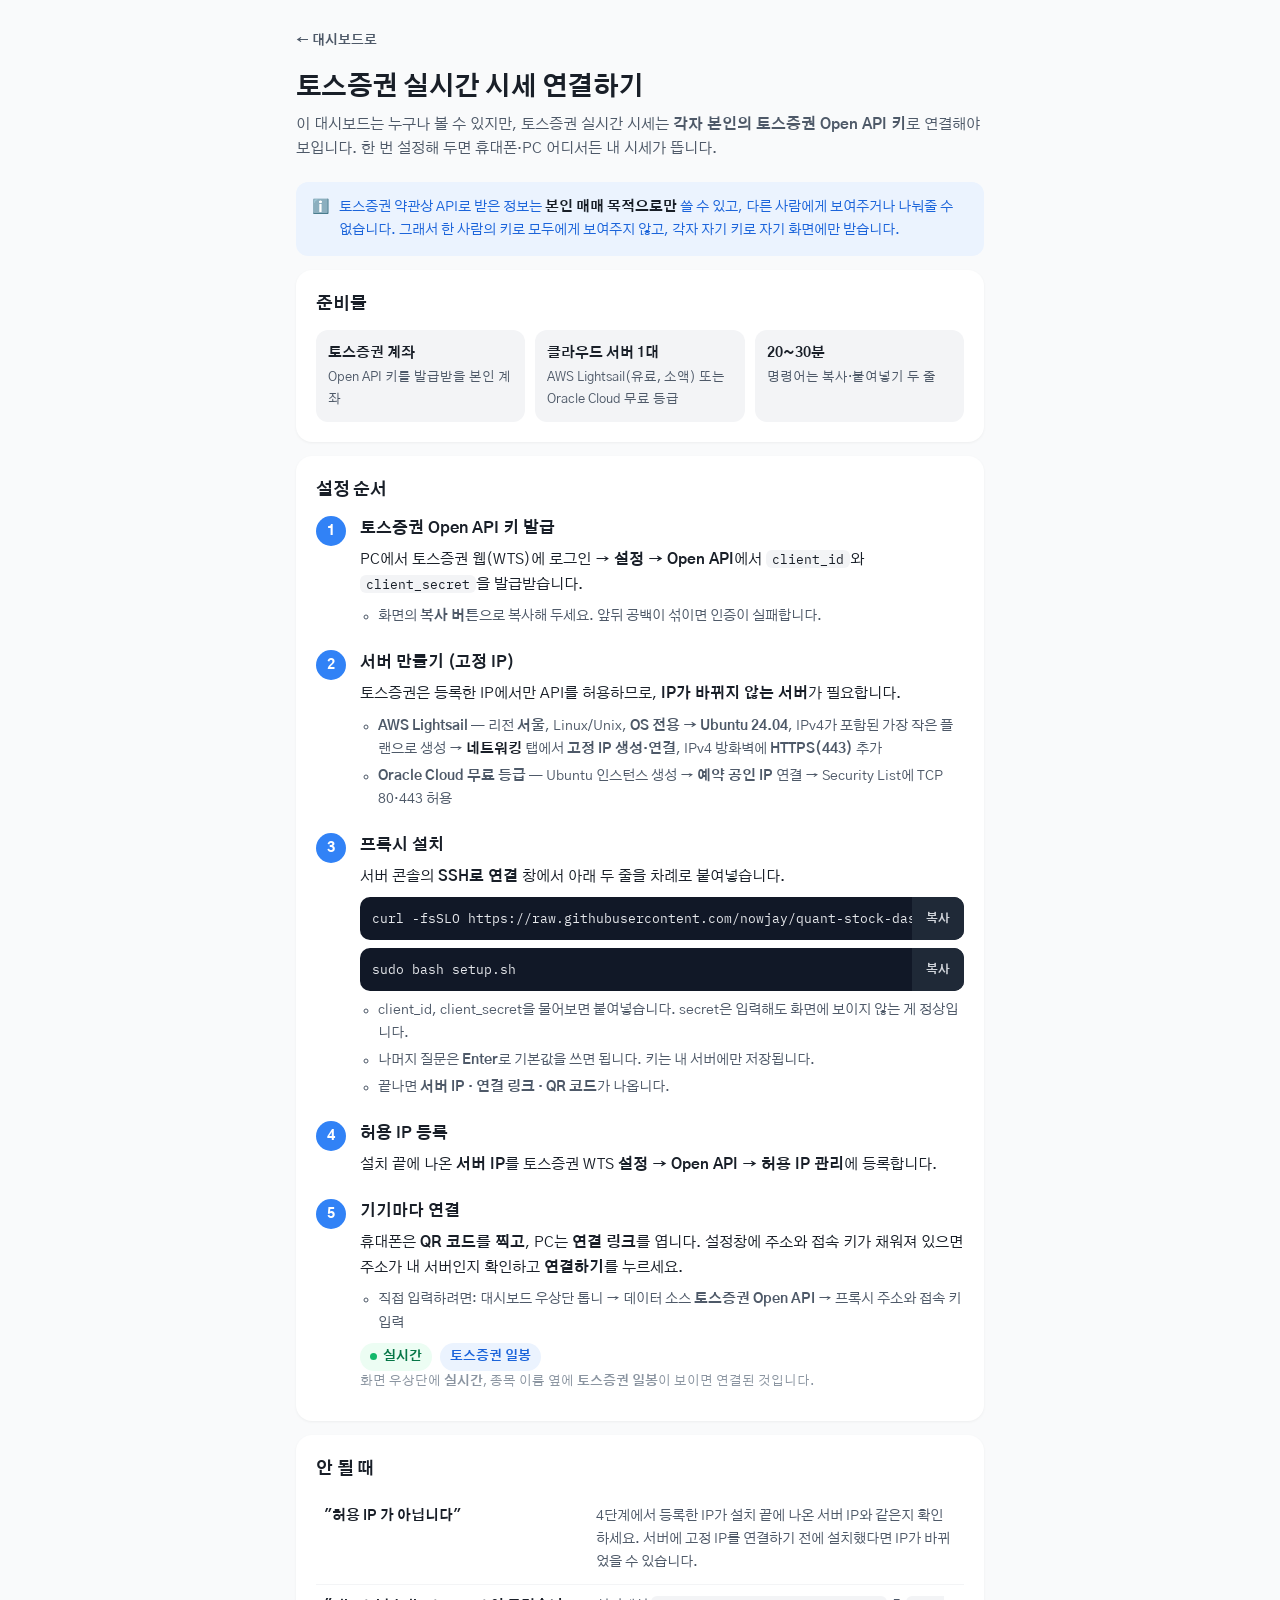
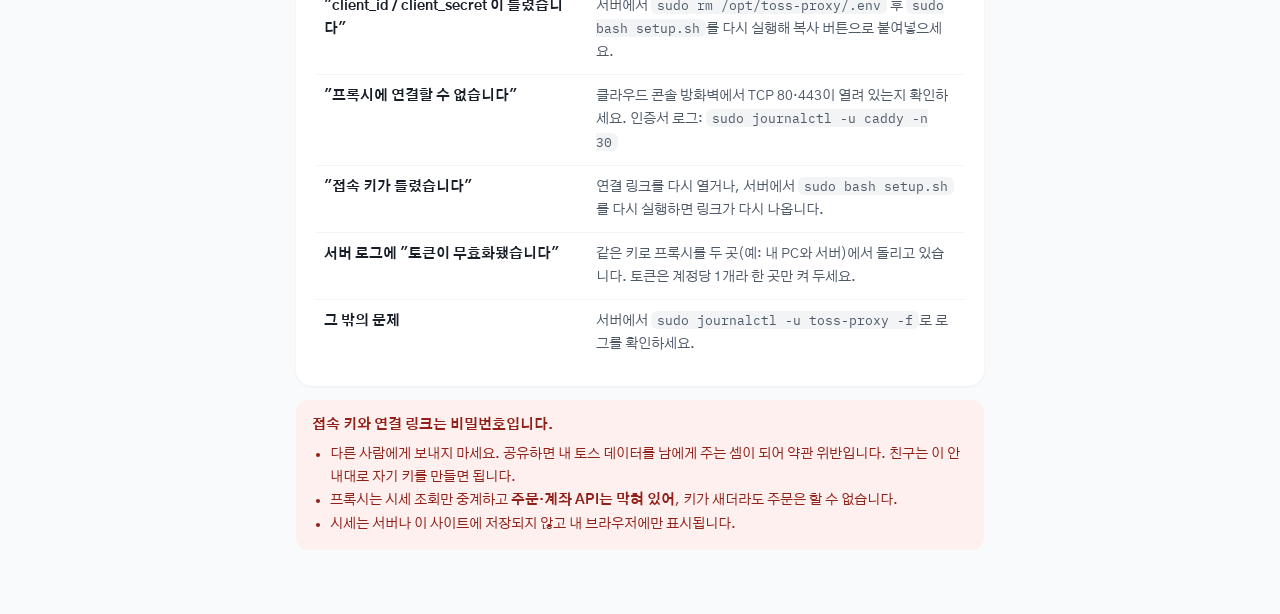
==== toss-guide.html @ 2f163896 "토스 실시간 시세 원격 접속 · 친구용 연결 안내 토스 약관상 한 사람의 API 데이터를 여럿에게 보여줄 수 없어, 사이트는 함께 쓰고 실시간 시세는 각자 자기 토스증권 키 + 자" ====
<!doctype html>
<html lang="ko">
<head>
<meta charset="utf-8">
<meta name="viewport" content="width=device-width, initial-scale=1">
<title>토스증권 실시간 시세 연결 안내 · QUANT</title>
<meta name="description" content="각자 본인의 토스증권 Open API 키로 QUANT 대시보드에 실시간 시세를 연결하는 방법">
<link rel="preconnect" href="https://fonts.googleapis.com">
<link rel="preconnect" href="https://fonts.gstatic.com" crossorigin>
<link rel="stylesheet" href="https://fonts.googleapis.com/css2?family=Gothic+A1:wght@400;500;700;800&family=IBM+Plex+Mono:wght@400;500&display=swap">
<style>
  :root{
    --ground:#F9FAFB; --card:#FFFFFF; --hair:#F3F4F6; --line:#E5E7EB;
    --ink:#191F28; --ink-2:#4E5968; --muted:#8B95A1;
    --blue:#3182F6; --blue-ink:#1B64DA; --blue-weak:#EBF3FE;
    --amber-weak:#FEF6E7; --amber-ink:#B54708; --up:#F04438; --up-weak:#FEF0EF;
    --r:16px;
    --sans:'Gothic A1',-apple-system,BlinkMacSystemFont,'Apple SD Gothic Neo','Malgun Gothic',sans-serif;
    --mono:'IBM Plex Mono',ui-monospace,SFMono-Regular,Menlo,monospace;
  }
  *{box-sizing:border-box}
  html,body{margin:0}
  body{background:var(--ground);color:var(--ink);font-family:var(--sans);font-size:15px;line-height:1.65;-webkit-font-smoothing:antialiased}
  .wrap{max-width:720px;margin:0 auto;padding:28px 16px 64px}
  .back{display:inline-flex;align-items:center;gap:6px;color:var(--ink-2);text-decoration:none;font-size:13px;font-weight:700}
  .back:hover{color:var(--blue)}
  h1{font-size:26px;line-height:1.3;letter-spacing:-.02em;margin:18px 0 8px;text-wrap:balance}
  .lead{color:var(--ink-2);margin:0 0 20px}
  .card{background:var(--card);border-radius:var(--r);box-shadow:0 1px 3px rgba(0,0,0,.05);padding:20px;margin-bottom:14px}
  .why{display:flex;gap:10px;background:var(--blue-weak);color:var(--blue-ink);border-radius:12px;padding:14px 16px;font-size:14px;margin-bottom:14px}
  .why b{color:var(--ink)}
  .need{display:grid;grid-template-columns:repeat(3,1fr);gap:10px;margin:0;padding:0;list-style:none}
  .need li{background:var(--hair);border-radius:12px;padding:12px;font-size:13px;color:var(--ink-2)}
  .need b{display:block;color:var(--ink);font-size:14px;margin-bottom:2px}
  @media (max-width:560px){.need{grid-template-columns:1fr}}
  ol.steps{counter-reset:s;list-style:none;margin:0;padding:0}
  ol.steps>li{counter-increment:s;position:relative;padding-left:44px;margin-bottom:22px}
  ol.steps>li:last-child{margin-bottom:0}
  ol.steps>li::before{content:counter(s);position:absolute;left:0;top:0;width:30px;height:30px;border-radius:50%;
    background:var(--blue);color:#fff;font-weight:800;font-size:14px;display:grid;place-items:center}
  h2{font-size:17px;margin:0 0 12px;letter-spacing:-.01em}
  h3{font-size:15.5px;margin:3px 0 6px}
  p{margin:0 0 8px}
  ul.sub{margin:6px 0 0;padding-left:18px;color:var(--ink-2);font-size:14px}
  ul.sub li{margin-bottom:4px}
  .path{font-weight:700;color:var(--ink)}
  .cmd{display:flex;align-items:stretch;background:#111827;border-radius:10px;margin:8px 0;overflow:hidden}
  .cmd code{flex:1;min-width:0;color:#E5E7EB;font-family:var(--mono);font-size:12.5px;padding:11px 12px;overflow-x:auto;white-space:pre}
  .cmd button{flex:none;border:0;background:#1F2937;color:#D1D5DB;font:700 12px var(--sans);padding:0 14px;cursor:pointer}
  .cmd button:hover{background:#374151;color:#fff}
  code.in{font-family:var(--mono);font-size:12.5px;background:var(--hair);border-radius:6px;padding:1px 6px}
  .ok{display:flex;gap:8px;flex-wrap:wrap;margin-top:8px}
  .pill{display:inline-flex;align-items:center;gap:6px;border-radius:999px;padding:4px 10px;font-size:12.5px;font-weight:700}
  .pill.live{background:#ECFDF3;color:#067647}
  .pill.src{background:var(--blue-weak);color:var(--blue-ink)}
  .pill.live::before{content:'';width:7px;height:7px;border-radius:50%;background:#12B76A}
  table{width:100%;border-collapse:collapse;font-size:14px}
  th,td{text-align:left;vertical-align:top;padding:10px 8px;border-top:1px solid var(--hair)}
  th{width:42%;font-weight:700;color:var(--ink)}
  td{color:var(--ink-2)}
  tr:first-child th,tr:first-child td{border-top:0}
  @media (max-width:560px){th,td{display:block;width:auto;padding:4px 0}th{padding-top:12px}}
  .warn{background:var(--up-weak);color:#912018;border-radius:12px;padding:14px 16px;font-size:14px}
  .warn ul{margin:6px 0 0;padding-left:18px}
  .note{color:var(--muted);font-size:13px}
  a{color:var(--blue-ink)}
</style>
</head>
<body>
<main class="wrap">
  <a class="back" href="./">← 대시보드로</a>
  <h1>토스증권 실시간 시세 연결하기</h1>
  <p class="lead">이 대시보드는 누구나 볼 수 있지만, 토스증권 실시간 시세는 <b>각자 본인의 토스증권 Open API 키</b>로 연결해야 보입니다.
    한 번 설정해 두면 휴대폰·PC 어디서든 내 시세가 뜹니다.</p>

  <div class="why">
    <span>ℹ️</span>
    <span>토스증권 약관상 API로 받은 정보는 <b>본인 매매 목적으로만</b> 쓸 수 있고, 다른 사람에게 보여주거나 나눠줄 수 없습니다.
      그래서 한 사람의 키로 모두에게 보여주지 않고, 각자 자기 키로 자기 화면에만 받습니다.</span>
  </div>

  <section class="card">
    <h2>준비물</h2>
    <ul class="need">
      <li><b>토스증권 계좌</b>Open API 키를 발급받을 본인 계좌</li>
      <li><b>클라우드 서버 1대</b>AWS Lightsail(유료, 소액) 또는 Oracle Cloud 무료 등급</li>
      <li><b>20~30분</b>명령어는 복사·붙여넣기 두 줄</li>
    </ul>
  </section>

  <section class="card">
    <h2>설정 순서</h2>
    <ol class="steps">
      <li>
        <h3>토스증권 Open API 키 발급</h3>
        <p>PC에서 토스증권 웹(WTS)에 로그인 → <span class="path">설정 → Open API</span>에서
          <code class="in">client_id</code>와 <code class="in">client_secret</code>을 발급받습니다.</p>
        <ul class="sub"><li>화면의 <b>복사 버튼</b>으로 복사해 두세요. 앞뒤 공백이 섞이면 인증이 실패합니다.</li></ul>
      </li>
      <li>
        <h3>서버 만들기 (고정 IP)</h3>
        <p>토스증권은 등록한 IP에서만 API를 허용하므로, <b>IP가 바뀌지 않는 서버</b>가 필요합니다.</p>
        <ul class="sub">
          <li><b>AWS Lightsail</b> — 리전 <b>서울</b>, Linux/Unix, <b>OS 전용 → Ubuntu 24.04</b>, IPv4가 포함된 가장 작은 플랜으로 생성
            → <span class="path">네트워킹</span> 탭에서 <b>고정 IP 생성·연결</b>, IPv4 방화벽에 <b>HTTPS(443)</b> 추가</li>
          <li><b>Oracle Cloud 무료 등급</b> — Ubuntu 인스턴스 생성 → <b>예약 공인 IP</b> 연결 → Security List에 TCP 80·443 허용</li>
        </ul>
      </li>
      <li>
        <h3>프록시 설치</h3>
        <p>서버 콘솔의 <span class="path">SSH로 연결</span> 창에서 아래 두 줄을 차례로 붙여넣습니다.</p>
        <div class="cmd"><code>curl -fsSLO https://raw.githubusercontent.com/nowjay/quant-stock-dashboard/main/tools/server/setup.sh</code><button type="button">복사</button></div>
        <div class="cmd"><code>sudo bash setup.sh</code><button type="button">복사</button></div>
        <ul class="sub">
          <li>client_id, client_secret을 물어보면 붙여넣습니다. secret은 입력해도 화면에 보이지 않는 게 정상입니다.</li>
          <li>나머지 질문은 <b>Enter</b>로 기본값을 쓰면 됩니다. 키는 내 서버에만 저장됩니다.</li>
          <li>끝나면 <b>서버 IP · 연결 링크 · QR 코드</b>가 나옵니다.</li>
        </ul>
      </li>
      <li>
        <h3>허용 IP 등록</h3>
        <p>설치 끝에 나온 <b>서버 IP</b>를 토스증권 WTS <span class="path">설정 → Open API → 허용 IP 관리</span>에 등록합니다.</p>
      </li>
      <li>
        <h3>기기마다 연결</h3>
        <p>휴대폰은 <b>QR 코드를 찍고</b>, PC는 <b>연결 링크</b>를 엽니다. 설정창에 주소와 접속 키가 채워져 있으면 주소가 내 서버인지 확인하고 <b>연결하기</b>를 누르세요.</p>
        <ul class="sub"><li>직접 입력하려면: 대시보드 우상단 톱니 → 데이터 소스 <b>토스증권 Open API</b> → 프록시 주소와 접속 키 입력</li></ul>
        <div class="ok"><span class="pill live">실시간</span><span class="pill src">토스증권 일봉</span></div>
        <p class="note">화면 우상단에 <b>실시간</b>, 종목 이름 옆에 <b>토스증권 일봉</b>이 보이면 연결된 것입니다.</p>
      </li>
    </ol>
  </section>

  <section class="card">
    <h2>안 될 때</h2>
    <table>
      <tr><th>"허용 IP 가 아닙니다"</th><td>4단계에서 등록한 IP가 설치 끝에 나온 서버 IP와 같은지 확인하세요. 서버에 고정 IP를 연결하기 전에 설치했다면 IP가 바뀌었을 수 있습니다.</td></tr>
      <tr><th>"client_id / client_secret 이 틀렸습니다"</th><td>서버에서 <code class="in">sudo rm /opt/toss-proxy/.env</code> 후 <code class="in">sudo bash setup.sh</code>를 다시 실행해 복사 버튼으로 붙여넣으세요.</td></tr>
      <tr><th>"프록시에 연결할 수 없습니다"</th><td>클라우드 콘솔 방화벽에서 TCP 80·443이 열려 있는지 확인하세요. 인증서 로그: <code class="in">sudo journalctl -u caddy -n 30</code></td></tr>
      <tr><th>"접속 키가 틀렸습니다"</th><td>연결 링크를 다시 열거나, 서버에서 <code class="in">sudo bash setup.sh</code>를 다시 실행하면 링크가 다시 나옵니다.</td></tr>
      <tr><th>서버 로그에 "토큰이 무효화됐습니다"</th><td>같은 키로 프록시를 두 곳(예: 내 PC와 서버)에서 돌리고 있습니다. 토큰은 계정당 1개라 한 곳만 켜 두세요.</td></tr>
      <tr><th>그 밖의 문제</th><td>서버에서 <code class="in">sudo journalctl -u toss-proxy -f</code>로 로그를 확인하세요.</td></tr>
    </table>
  </section>

  <div class="warn">
    <b>접속 키와 연결 링크는 비밀번호입니다.</b>
    <ul>
      <li>다른 사람에게 보내지 마세요. 공유하면 내 토스 데이터를 남에게 주는 셈이 되어 약관 위반입니다. 친구는 이 안내대로 자기 키를 만들면 됩니다.</li>
      <li>프록시는 시세 조회만 중계하고 <b>주문·계좌 API는 막혀 있어</b>, 키가 새더라도 주문은 할 수 없습니다.</li>
      <li>시세는 서버나 이 사이트에 저장되지 않고 내 브라우저에만 표시됩니다.</li>
    </ul>
  </div>
</main>
<script>
  document.querySelectorAll('.cmd button').forEach(function (b) {
    b.addEventListener('click', function () {
      var text = b.previousElementSibling.textContent;
      var done = function () { b.textContent = '복사됨'; setTimeout(function () { b.textContent = '복사'; }, 1500); };
      try { navigator.clipboard.writeText(text).then(done, function () {}); } catch (e) {}
    });
  });
</script>
</body>
</html>
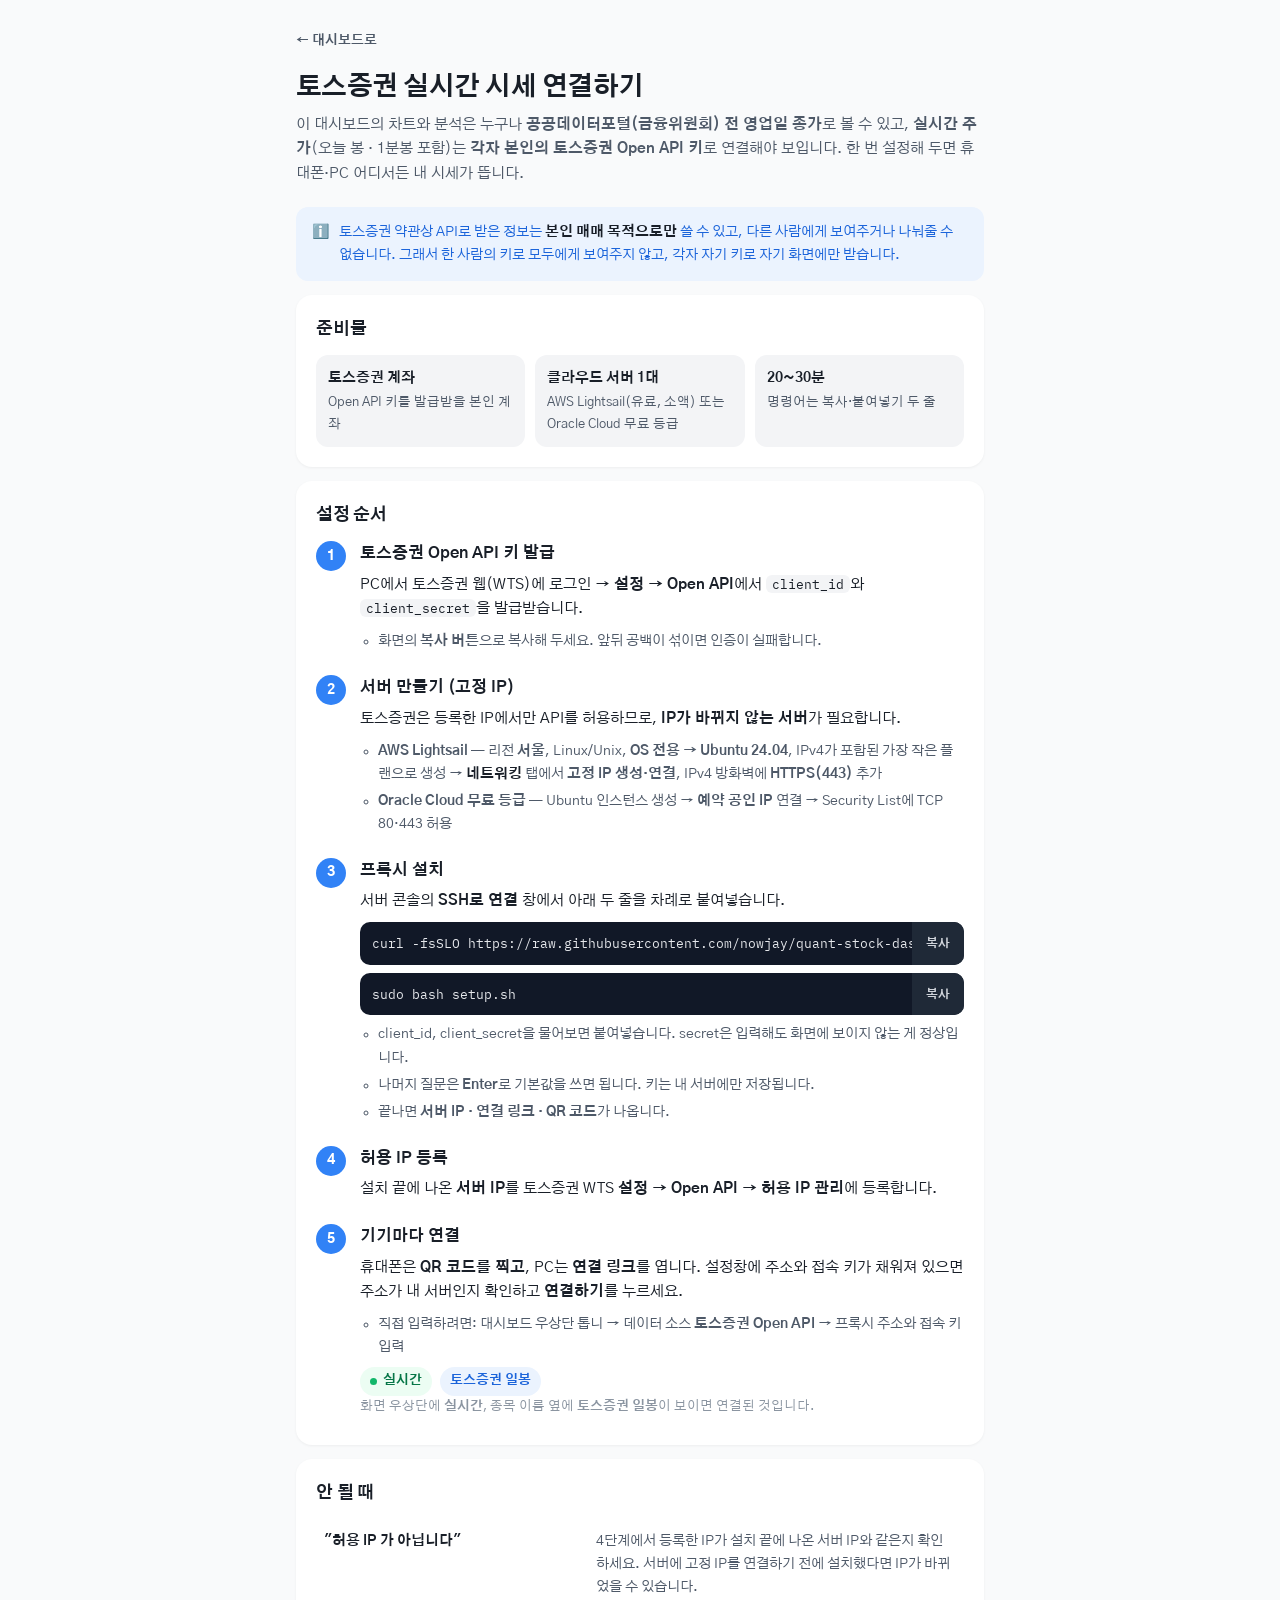
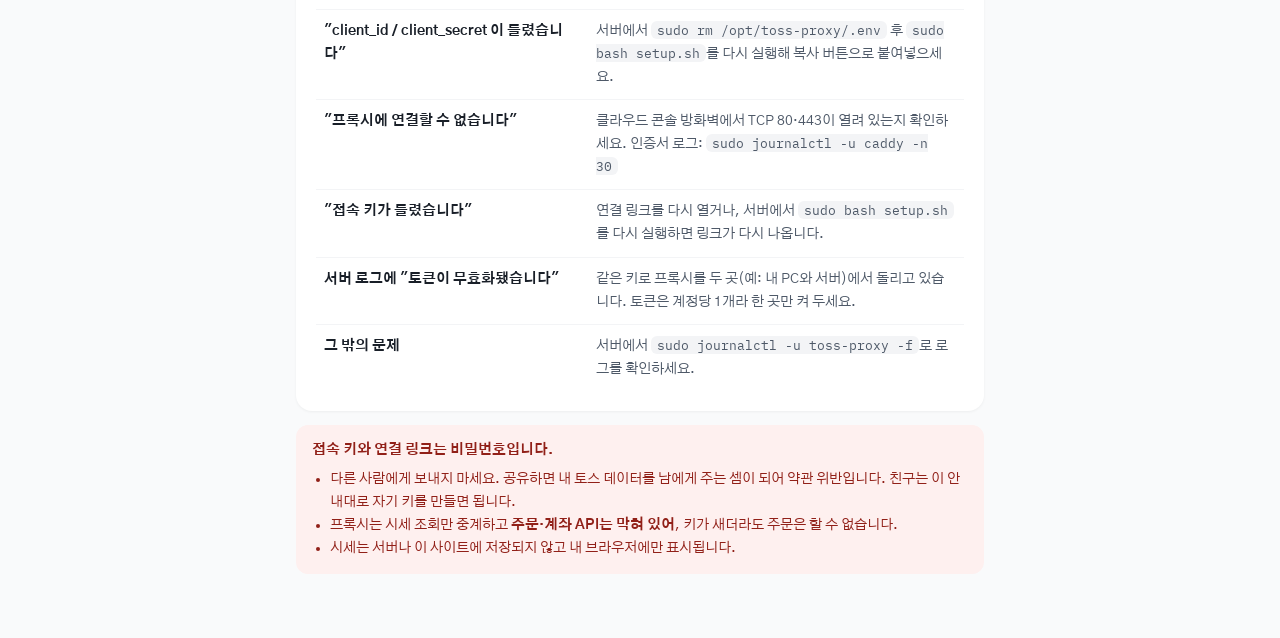
==== commit a211567c: "공공데이터(금융위원회) 차트 · 토스 실시간 · 스마트 홈 · 가치분석 · 스크리너 공유용 웹앱의 국내 차트와 분석을 공공데이터포털 '금융위원회_주식시세정보'로 바꾸고, 토스증권을" ====
--- a/toss-guide.html
+++ b/toss-guide.html
@@ -70,7 +70,8 @@
 <main class="wrap">
   <a class="back" href="./">← 대시보드로</a>
   <h1>토스증권 실시간 시세 연결하기</h1>
-  <p class="lead">이 대시보드는 누구나 볼 수 있지만, 토스증권 실시간 시세는 <b>각자 본인의 토스증권 Open API 키</b>로 연결해야 보입니다.
+  <p class="lead">이 대시보드의 차트와 분석은 누구나 <b>공공데이터포털(금융위원회) 전 영업일 종가</b>로 볼 수 있고,
+    <b>실시간 주가</b>(오늘 봉 · 1분봉 포함)는 <b>각자 본인의 토스증권 Open API 키</b>로 연결해야 보입니다.
     한 번 설정해 두면 휴대폰·PC 어디서든 내 시세가 뜹니다.</p>
 
   <div class="why">
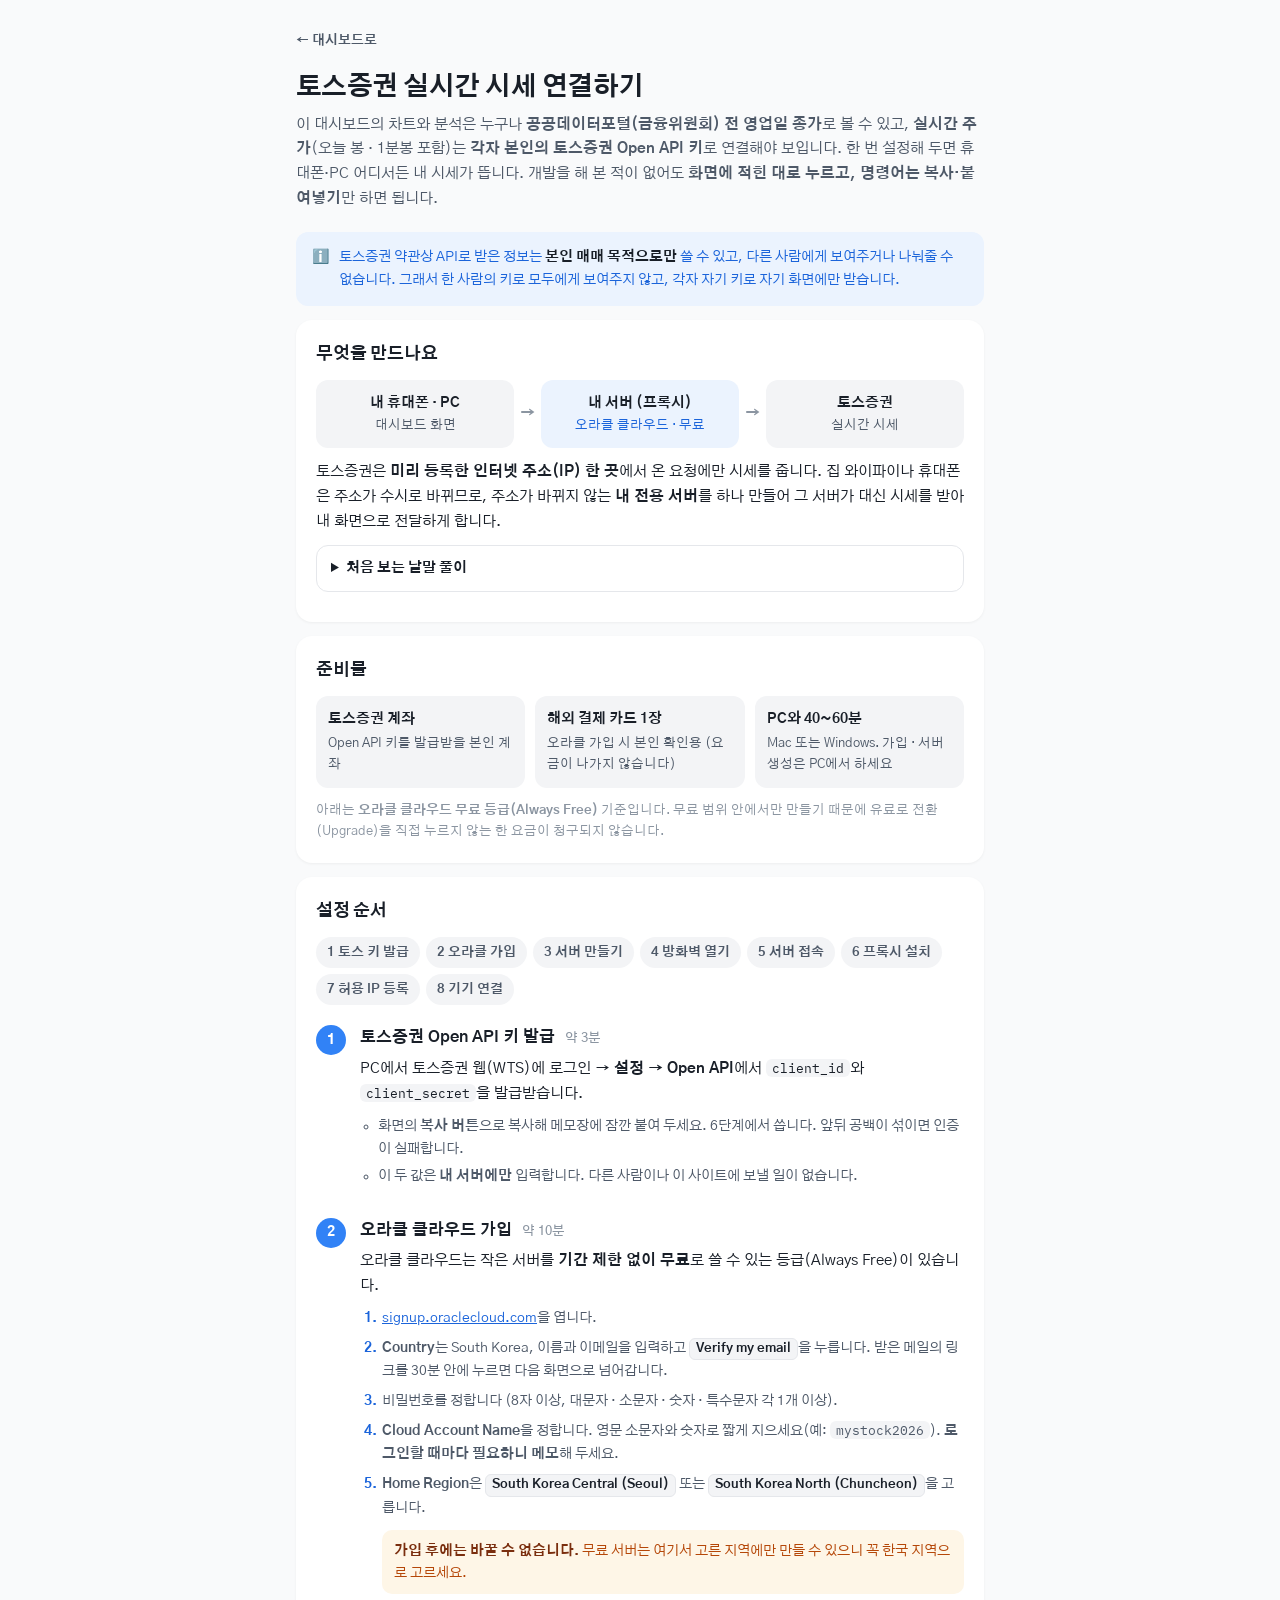
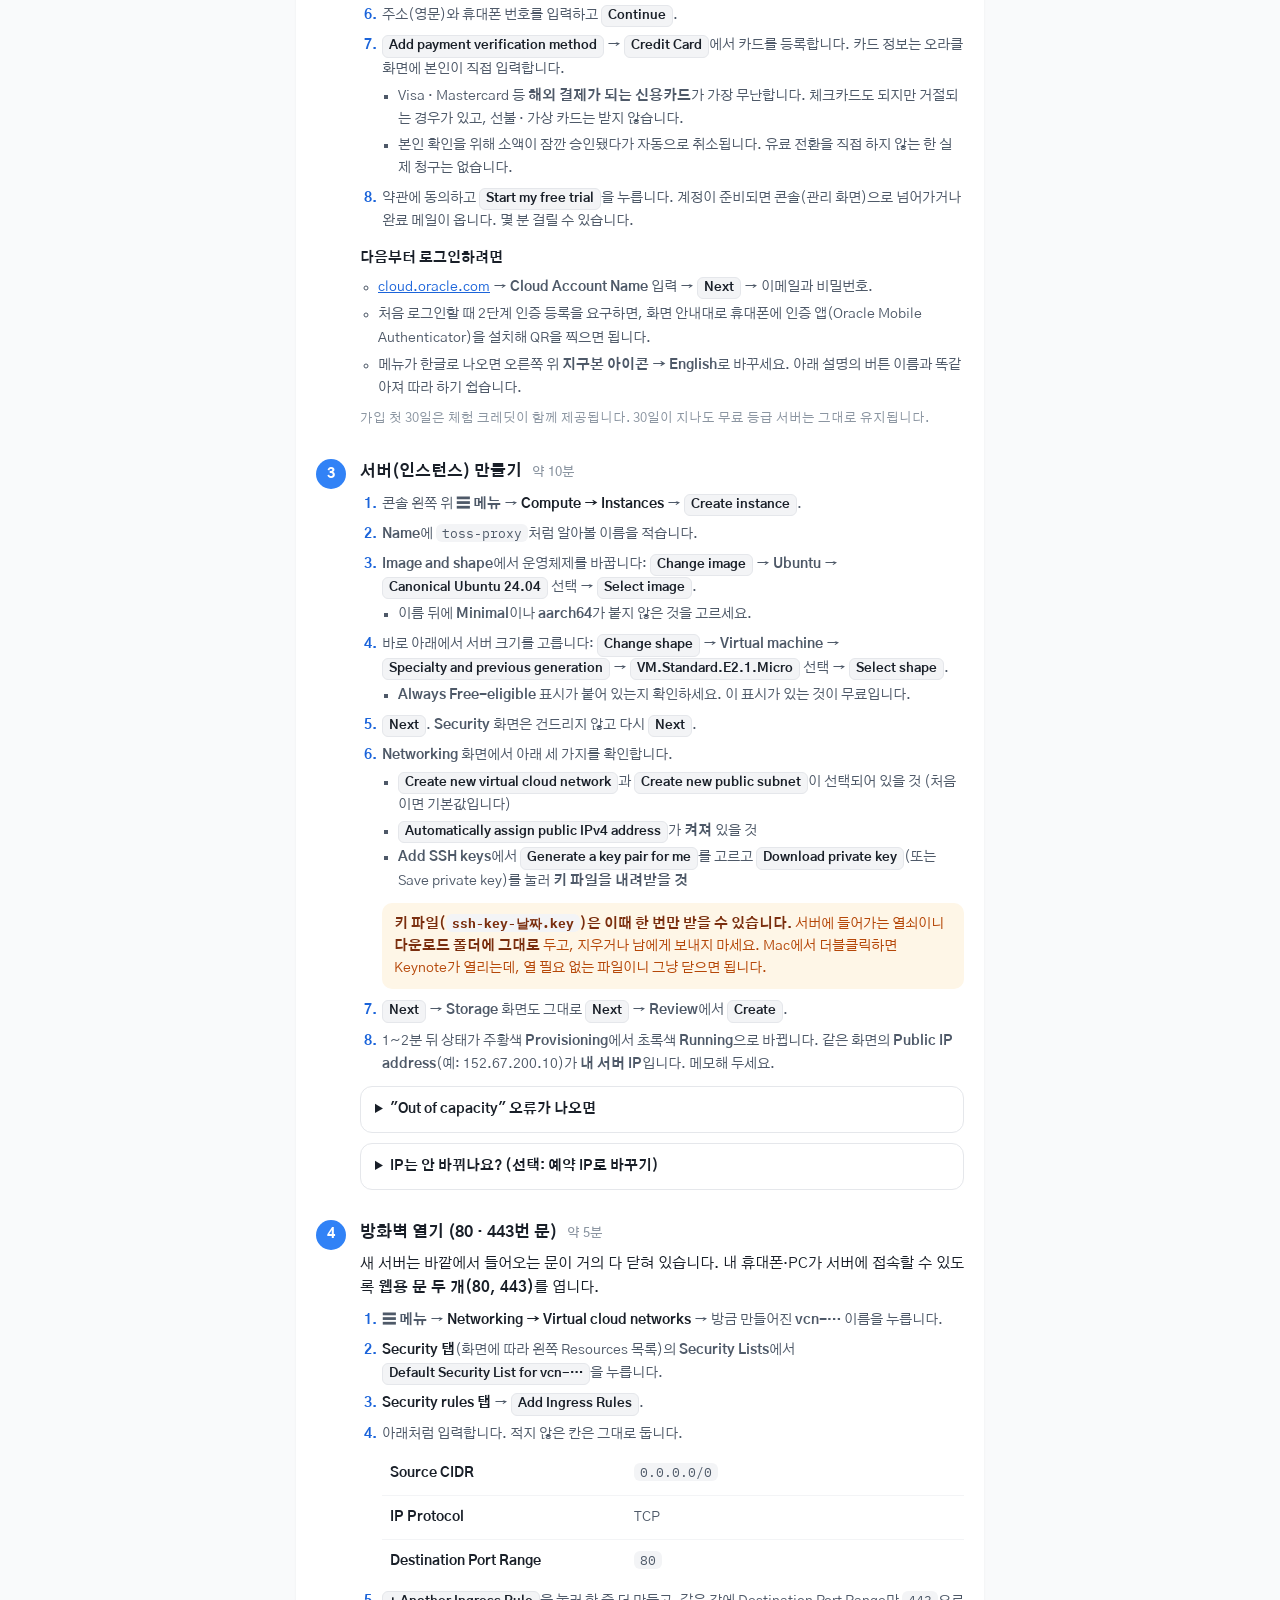
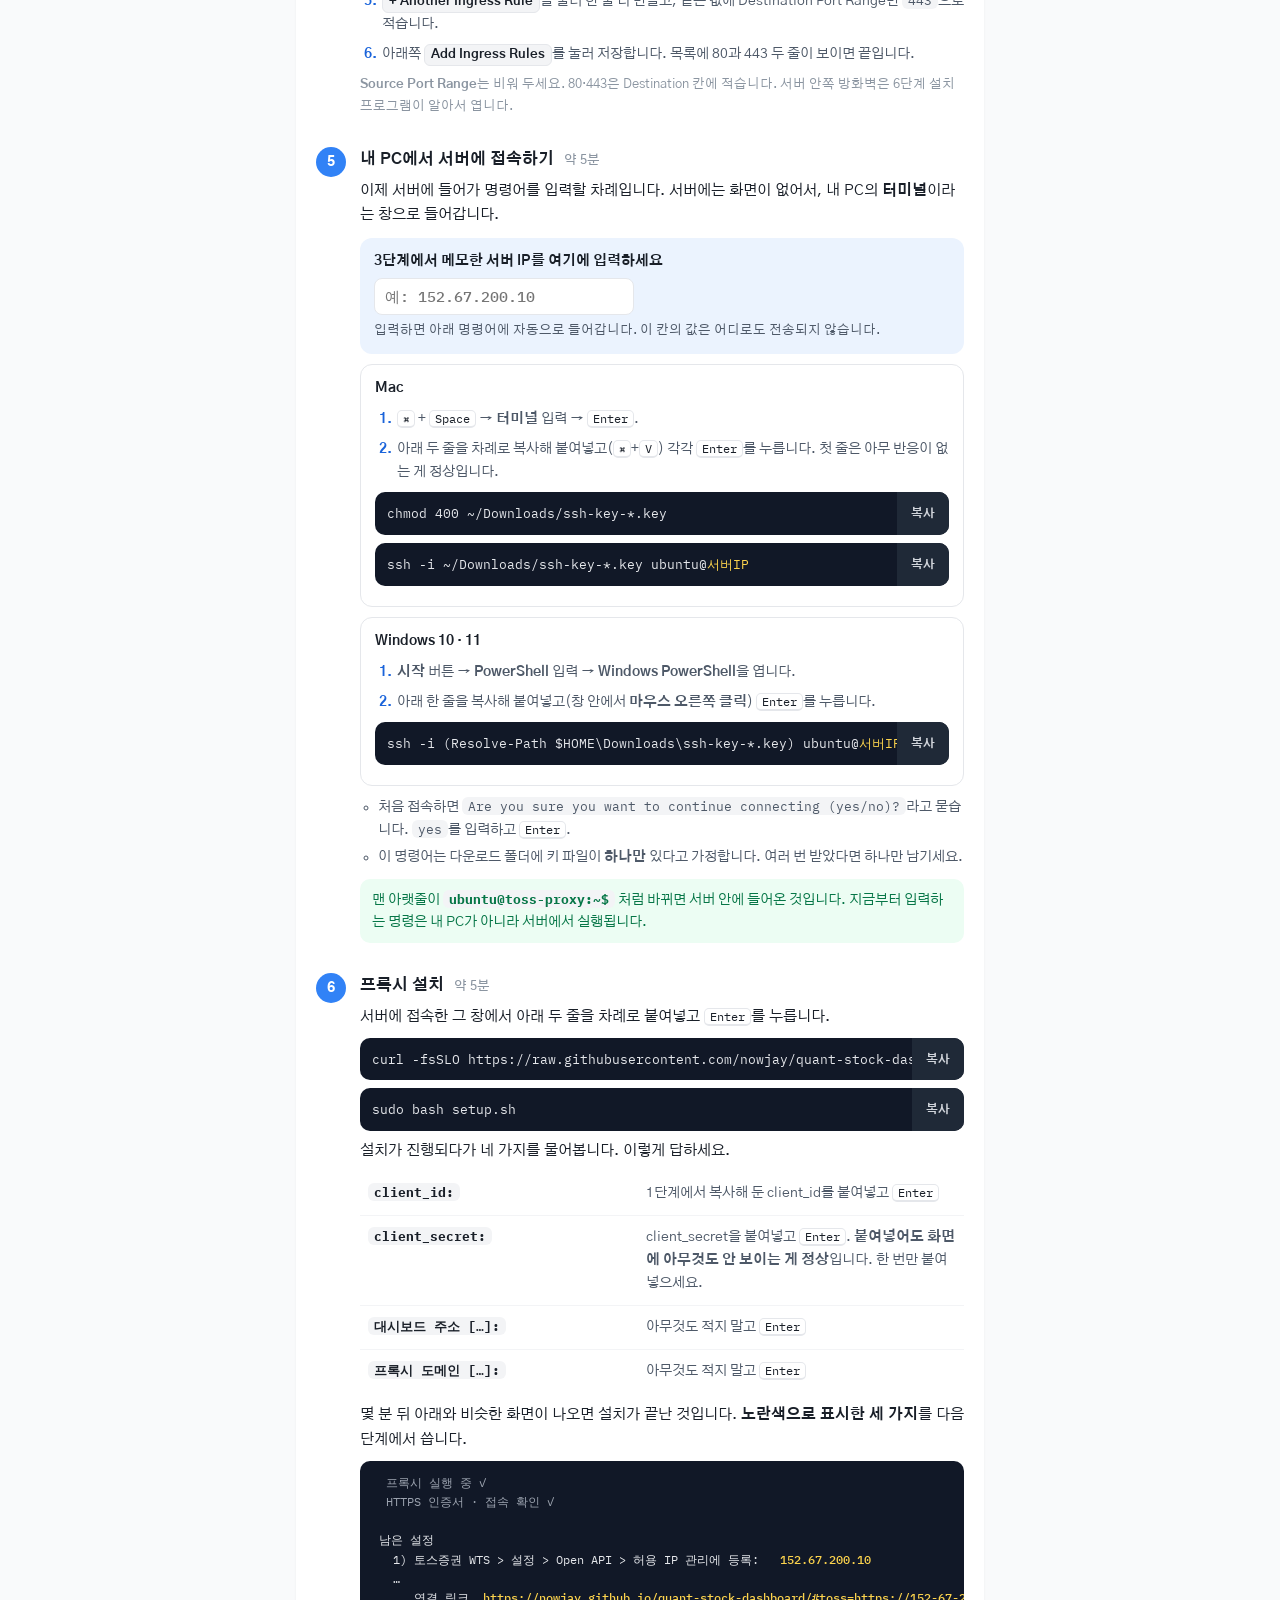
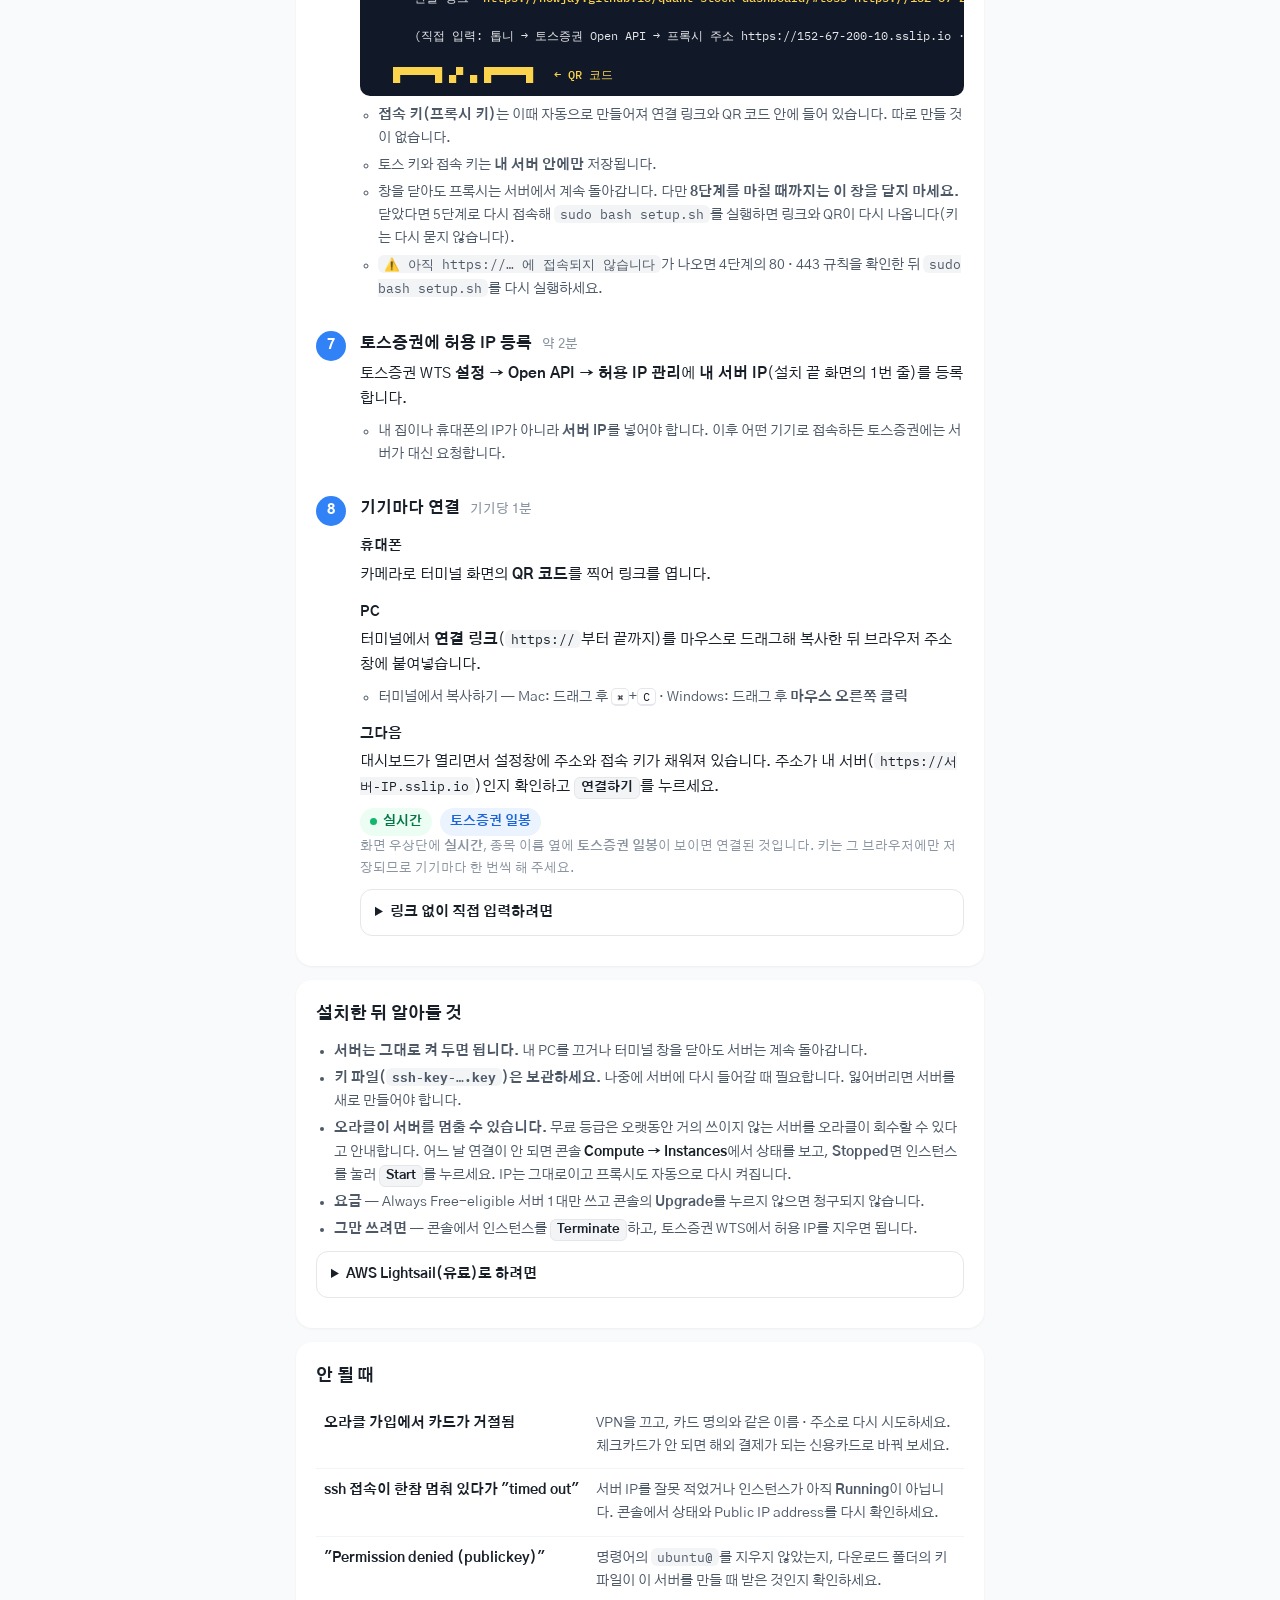
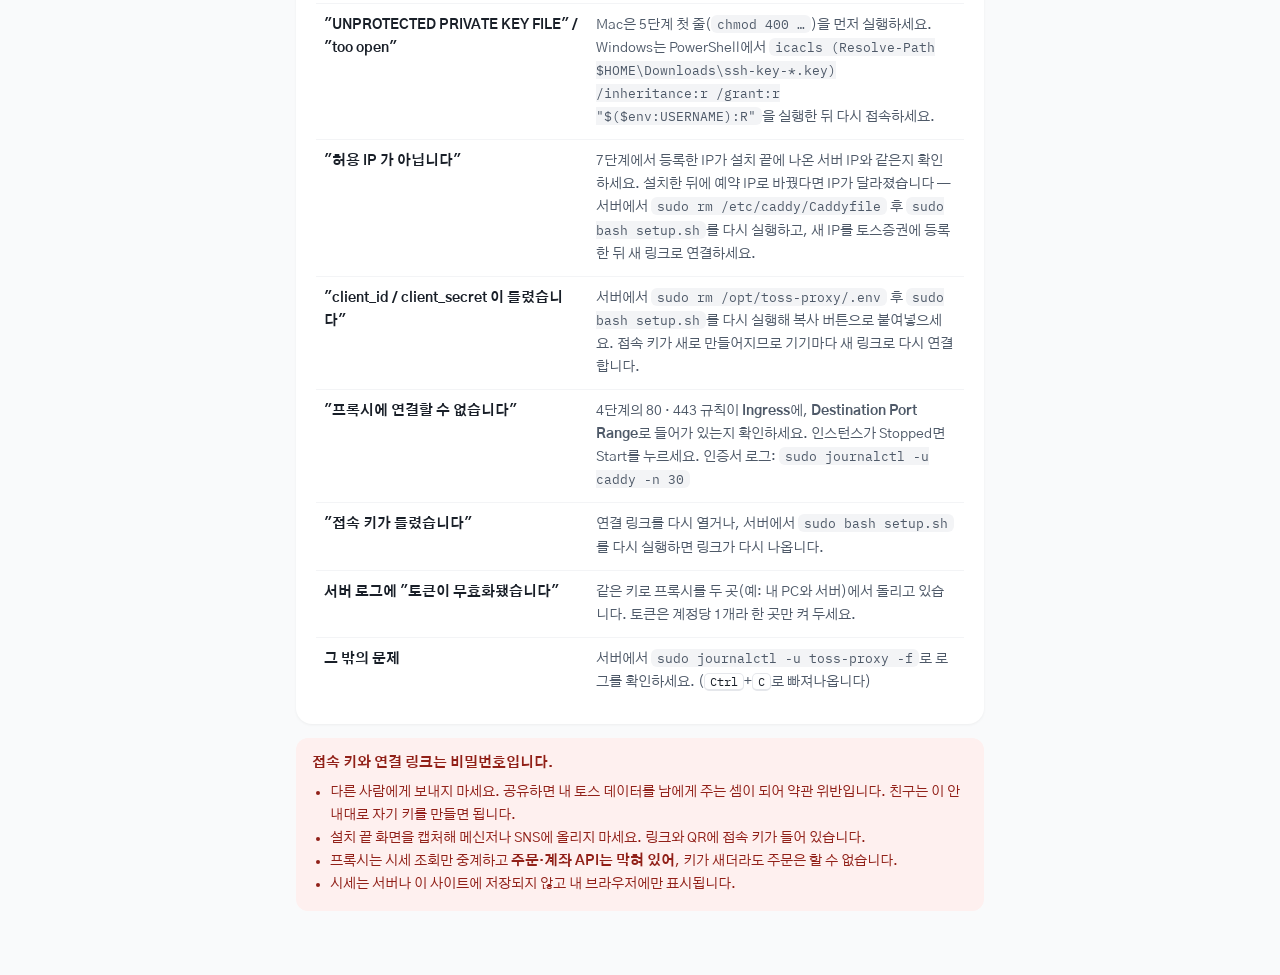
==== commit 36df1e8b: "토스 연결 안내 — 오라클 클라우드 무료 서버 기준으로 단계별 상세화 개발 경험이 없어도 따라 할 수 있도록 5단계를 8단계로 풀어 썼다.  - 오라클 가입 · 인스턴스 생성 · " ====
--- a/toss-guide.html
+++ b/toss-guide.html
@@ -4,7 +4,7 @@
 <meta charset="utf-8">
 <meta name="viewport" content="width=device-width, initial-scale=1">
 <title>토스증권 실시간 시세 연결 안내 · QUANT</title>
-<meta name="description" content="각자 본인의 토스증권 Open API 키로 QUANT 대시보드에 실시간 시세를 연결하는 방법">
+<meta name="description" content="각자 본인의 토스증권 Open API 키로 QUANT 대시보드에 실시간 시세를 연결하는 방법 — 오라클 클라우드 무료 서버 만들기부터 접속 키 연결까지">
 <link rel="preconnect" href="https://fonts.googleapis.com">
 <link rel="preconnect" href="https://fonts.gstatic.com" crossorigin>
 <link rel="stylesheet" href="https://fonts.googleapis.com/css2?family=Gothic+A1:wght@400;500;700;800&family=IBM+Plex+Mono:wght@400;500&display=swap">
@@ -20,6 +20,7 @@
   }
   *{box-sizing:border-box}
   html,body{margin:0}
+  html{scroll-behavior:smooth}
   body{background:var(--ground);color:var(--ink);font-family:var(--sans);font-size:15px;line-height:1.65;-webkit-font-smoothing:antialiased}
   .wrap{max-width:720px;margin:0 auto;padding:28px 16px 64px}
   .back{display:inline-flex;align-items:center;gap:6px;color:var(--ink-2);text-decoration:none;font-size:13px;font-weight:700}
@@ -33,33 +34,83 @@
   .need li{background:var(--hair);border-radius:12px;padding:12px;font-size:13px;color:var(--ink-2)}
   .need b{display:block;color:var(--ink);font-size:14px;margin-bottom:2px}
   @media (max-width:560px){.need{grid-template-columns:1fr}}
+
+  /* 한눈에 보기 */
+  .flow{display:flex;align-items:stretch;gap:6px;margin:4px 0 12px}
+  .flow .node{flex:1;min-width:0;background:var(--hair);border-radius:12px;padding:12px 10px;text-align:center;font-size:13px;color:var(--ink-2)}
+  .flow .node b{display:block;color:var(--ink);font-size:14px}
+  .flow .node.mine{background:var(--blue-weak);color:var(--blue-ink)}
+  .flow .arrow{flex:none;align-self:center;color:var(--muted);font-weight:800}
+  @media (max-width:560px){.flow{flex-direction:column}.flow .arrow{transform:rotate(90deg)}}
+  dl.terms{margin:10px 0 0;font-size:14px}
+  dl.terms dt{font-weight:700;color:var(--ink);margin-top:10px}
+  dl.terms dd{margin:0;color:var(--ink-2)}
+
+  /* 목차 */
+  .toc{display:flex;flex-wrap:wrap;gap:6px;margin:0;padding:0;list-style:none;font-size:13px}
+  .toc a{display:inline-block;text-decoration:none;background:var(--hair);color:var(--ink-2);border-radius:999px;padding:5px 11px;font-weight:700}
+  .toc a:hover{background:var(--blue-weak);color:var(--blue-ink)}
+
   ol.steps{counter-reset:s;list-style:none;margin:0;padding:0}
-  ol.steps>li{counter-increment:s;position:relative;padding-left:44px;margin-bottom:22px}
+  ol.steps>li{counter-increment:s;position:relative;padding-left:44px;margin-bottom:30px;scroll-margin-top:16px}
   ol.steps>li:last-child{margin-bottom:0}
   ol.steps>li::before{content:counter(s);position:absolute;left:0;top:0;width:30px;height:30px;border-radius:50%;
     background:var(--blue);color:#fff;font-weight:800;font-size:14px;display:grid;place-items:center}
+  @media (max-width:560px){
+    ol.steps>li{padding-left:0}
+    ol.steps>li::before{position:static;margin-bottom:6px}
+  }
   h2{font-size:17px;margin:0 0 12px;letter-spacing:-.01em}
   h3{font-size:15.5px;margin:3px 0 6px}
+  h3 .time{font-weight:500;font-size:12.5px;color:var(--muted);margin-left:6px;white-space:nowrap}
+  h4{font-size:14px;margin:14px 0 4px;color:var(--ink)}
   p{margin:0 0 8px}
   ul.sub{margin:6px 0 0;padding-left:18px;color:var(--ink-2);font-size:14px}
   ul.sub li{margin-bottom:4px}
+  ol.do{margin:8px 0 0;padding-left:20px;color:var(--ink-2);font-size:14px}
+  ol.do>li{margin-bottom:7px;padding-left:2px}
+  ol.do>li::marker{font-weight:700;color:var(--blue-ink)}
+  ol.do ul{margin:4px 0 0;padding-left:16px}
+  ol.do ul li{margin-bottom:3px}
   .path{font-weight:700;color:var(--ink)}
+  .ui{display:inline-block;font-weight:700;font-size:13px;color:var(--ink);background:var(--hair);border:1px solid var(--line);border-radius:6px;padding:0 6px;line-height:1.55}
+  kbd{font-family:var(--mono);font-size:12px;background:#fff;border:1px solid var(--line);border-bottom-width:2px;border-radius:5px;padding:0 5px;color:var(--ink)}
   .cmd{display:flex;align-items:stretch;background:#111827;border-radius:10px;margin:8px 0;overflow:hidden}
   .cmd code{flex:1;min-width:0;color:#E5E7EB;font-family:var(--mono);font-size:12.5px;padding:11px 12px;overflow-x:auto;white-space:pre}
+  .cmd code .ph{color:#FCD34D}
   .cmd button{flex:none;border:0;background:#1F2937;color:#D1D5DB;font:700 12px var(--sans);padding:0 14px;cursor:pointer}
   .cmd button:hover{background:#374151;color:#fff}
-  code.in{font-family:var(--mono);font-size:12.5px;background:var(--hair);border-radius:6px;padding:1px 6px}
+  pre.term{background:#111827;color:#E5E7EB;font-family:var(--mono);font-size:12px;line-height:1.6;border-radius:10px;padding:12px;margin:8px 0;overflow-x:auto;white-space:pre}
+  pre.term mark{background:none;color:#FCD34D;font-weight:500}
+  pre.term .dim{color:#9CA3AF}
+  code.in{font-family:var(--mono);font-size:12.5px;background:var(--hair);border-radius:6px;padding:1px 6px;overflow-wrap:anywhere}
   .ok{display:flex;gap:8px;flex-wrap:wrap;margin-top:8px}
   .pill{display:inline-flex;align-items:center;gap:6px;border-radius:999px;padding:4px 10px;font-size:12.5px;font-weight:700}
   .pill.live{background:#ECFDF3;color:#067647}
   .pill.src{background:var(--blue-weak);color:var(--blue-ink)}
   .pill.live::before{content:'';width:7px;height:7px;border-radius:50%;background:#12B76A}
+  .tip{background:var(--amber-weak);color:var(--amber-ink);border-radius:10px;padding:10px 12px;font-size:13.5px;margin:10px 0}
+  .tip b{color:#7A2E0E}
+  .done{background:#ECFDF3;color:#067647;border-radius:10px;padding:10px 12px;font-size:13.5px;margin:10px 0 0}
+  .ipbox{background:var(--blue-weak);border-radius:12px;padding:12px 14px;margin:10px 0}
+  .ipbox label{display:block;font-size:13.5px;font-weight:700;color:var(--ink);margin-bottom:6px}
+  .ipbox input{width:100%;max-width:260px;font:500 15px var(--mono);color:var(--ink);background:#fff;border:1px solid var(--line);border-radius:8px;padding:8px 10px}
+  .ipbox input:focus{outline:2px solid var(--blue);outline-offset:1px}
+  .ipbox .hint{font-size:12.5px;color:var(--ink-2);margin-top:6px}
+  .ipbox .hint.bad{color:#B42318}
+  .os{border:1px solid var(--line);border-radius:12px;padding:12px 14px;margin:10px 0}
+  .os h4{margin-top:0}
+  details{border:1px solid var(--line);border-radius:12px;padding:0 14px;margin:10px 0;font-size:14px;color:var(--ink-2)}
+  details>summary{cursor:pointer;font-weight:700;color:var(--ink);padding:11px 0;list-style-position:inside}
+  details[open]{padding-bottom:12px}
+  details[open]>summary{border-bottom:1px solid var(--hair);margin-bottom:10px}
   table{width:100%;border-collapse:collapse;font-size:14px}
   th,td{text-align:left;vertical-align:top;padding:10px 8px;border-top:1px solid var(--hair)}
   th{width:42%;font-weight:700;color:var(--ink)}
   td{color:var(--ink-2)}
   tr:first-child th,tr:first-child td{border-top:0}
-  @media (max-width:560px){th,td{display:block;width:auto;padding:4px 0}th{padding-top:12px}}
+  table.qa th{width:46%}
+  @media (max-width:560px){th,td{display:block;width:auto;padding:4px 0}th{padding-top:12px}table.qa th{width:auto}}
   .warn{background:var(--up-weak);color:#912018;border-radius:12px;padding:14px 16px;font-size:14px}
   .warn ul{margin:6px 0 0;padding-left:18px}
   .note{color:var(--muted);font-size:13px}
@@ -72,7 +123,7 @@
   <h1>토스증권 실시간 시세 연결하기</h1>
   <p class="lead">이 대시보드의 차트와 분석은 누구나 <b>공공데이터포털(금융위원회) 전 영업일 종가</b>로 볼 수 있고,
     <b>실시간 주가</b>(오늘 봉 · 1분봉 포함)는 <b>각자 본인의 토스증권 Open API 키</b>로 연결해야 보입니다.
-    한 번 설정해 두면 휴대폰·PC 어디서든 내 시세가 뜹니다.</p>
+    한 번 설정해 두면 휴대폰·PC 어디서든 내 시세가 뜹니다. 개발을 해 본 적이 없어도 <b>화면에 적힌 대로 누르고, 명령어는 복사·붙여넣기</b>만 하면 됩니다.</p>
 
   <div class="why">
     <span>ℹ️</span>
@@ -81,66 +132,279 @@
   </div>
 
   <section class="card">
+    <h2>무엇을 만드나요</h2>
+    <div class="flow" aria-label="연결 구조">
+      <div class="node"><b>내 휴대폰 · PC</b>대시보드 화면</div>
+      <div class="arrow" aria-hidden="true">→</div>
+      <div class="node mine"><b>내 서버 (프록시)</b>오라클 클라우드 · 무료</div>
+      <div class="arrow" aria-hidden="true">→</div>
+      <div class="node"><b>토스증권</b>실시간 시세</div>
+    </div>
+    <p>토스증권은 <b>미리 등록한 인터넷 주소(IP) 한 곳</b>에서 온 요청에만 시세를 줍니다. 집 와이파이나 휴대폰은 주소가 수시로 바뀌므로,
+      주소가 바뀌지 않는 <b>내 전용 서버</b>를 하나 만들어 그 서버가 대신 시세를 받아 내 화면으로 전달하게 합니다.</p>
+    <details>
+      <summary>처음 보는 낱말 풀이</summary>
+      <dl class="terms">
+        <dt>서버 (인스턴스)</dt><dd>인터넷에 24시간 켜져 있는 내 전용 컴퓨터입니다. 오라클에서는 <b>Instance</b>라고 부릅니다. 내 PC를 꺼도 계속 돌아갑니다.</dd>
+        <dt>공인 IP</dt><dd>서버의 인터넷 주소입니다(예: 152.67.200.10). 토스증권에 "이 주소만 허용"으로 등록합니다.</dd>
+        <dt>프록시</dt><dd>서버에서 도는 작은 중계 프로그램입니다. 내 토스 키를 보관하고 <b>시세 조회만</b> 내 화면으로 전달합니다. 설치는 명령어 두 줄로 끝납니다.</dd>
+        <dt>접속 키 (프록시 키)</dt><dd>내 프록시에 들어가기 위한 비밀번호입니다. <b>설치할 때 자동으로 만들어지고</b>, 설치 끝에 나오는 연결 링크와 QR 코드에 들어 있습니다. 직접 만들 필요가 없습니다.</dd>
+        <dt>터미널 · SSH</dt><dd>글자로 명령을 입력하는 창이 터미널, 그 창으로 멀리 있는 서버에 들어가는 방법이 SSH입니다. Mac·Windows에 기본으로 들어 있어 따로 설치할 것이 없습니다.</dd>
+      </dl>
+    </details>
+  </section>
+
+  <section class="card">
     <h2>준비물</h2>
     <ul class="need">
       <li><b>토스증권 계좌</b>Open API 키를 발급받을 본인 계좌</li>
-      <li><b>클라우드 서버 1대</b>AWS Lightsail(유료, 소액) 또는 Oracle Cloud 무료 등급</li>
-      <li><b>20~30분</b>명령어는 복사·붙여넣기 두 줄</li>
+      <li><b>해외 결제 카드 1장</b>오라클 가입 시 본인 확인용 (요금이 나가지 않습니다)</li>
+      <li><b>PC와 40~60분</b>Mac 또는 Windows. 가입 · 서버 생성은 PC에서 하세요</li>
     </ul>
+    <p class="note" style="margin:12px 0 0">아래는 <b>오라클 클라우드 무료 등급(Always Free)</b> 기준입니다. 무료 범위 안에서만 만들기 때문에 유료로 전환(Upgrade)을 직접 누르지 않는 한 요금이 청구되지 않습니다.</p>
   </section>
 
   <section class="card">
     <h2>설정 순서</h2>
+    <ul class="toc" style="margin-bottom:20px">
+      <li><a href="#s1">1 토스 키 발급</a></li>
+      <li><a href="#s2">2 오라클 가입</a></li>
+      <li><a href="#s3">3 서버 만들기</a></li>
+      <li><a href="#s4">4 방화벽 열기</a></li>
+      <li><a href="#s5">5 서버 접속</a></li>
+      <li><a href="#s6">6 프록시 설치</a></li>
+      <li><a href="#s7">7 허용 IP 등록</a></li>
+      <li><a href="#s8">8 기기 연결</a></li>
+    </ul>
+
     <ol class="steps">
-      <li>
-        <h3>토스증권 Open API 키 발급</h3>
+      <li id="s1">
+        <h3>토스증권 Open API 키 발급 <span class="time">약 3분</span></h3>
         <p>PC에서 토스증권 웹(WTS)에 로그인 → <span class="path">설정 → Open API</span>에서
           <code class="in">client_id</code>와 <code class="in">client_secret</code>을 발급받습니다.</p>
-        <ul class="sub"><li>화면의 <b>복사 버튼</b>으로 복사해 두세요. 앞뒤 공백이 섞이면 인증이 실패합니다.</li></ul>
-      </li>
-      <li>
-        <h3>서버 만들기 (고정 IP)</h3>
-        <p>토스증권은 등록한 IP에서만 API를 허용하므로, <b>IP가 바뀌지 않는 서버</b>가 필요합니다.</p>
         <ul class="sub">
-          <li><b>AWS Lightsail</b> — 리전 <b>서울</b>, Linux/Unix, <b>OS 전용 → Ubuntu 24.04</b>, IPv4가 포함된 가장 작은 플랜으로 생성
-            → <span class="path">네트워킹</span> 탭에서 <b>고정 IP 생성·연결</b>, IPv4 방화벽에 <b>HTTPS(443)</b> 추가</li>
-          <li><b>Oracle Cloud 무료 등급</b> — Ubuntu 인스턴스 생성 → <b>예약 공인 IP</b> 연결 → Security List에 TCP 80·443 허용</li>
+          <li>화면의 <b>복사 버튼</b>으로 복사해 메모장에 잠깐 붙여 두세요. 6단계에서 씁니다. 앞뒤 공백이 섞이면 인증이 실패합니다.</li>
+          <li>이 두 값은 <b>내 서버에만</b> 입력합니다. 다른 사람이나 이 사이트에 보낼 일이 없습니다.</li>
         </ul>
       </li>
-      <li>
-        <h3>프록시 설치</h3>
-        <p>서버 콘솔의 <span class="path">SSH로 연결</span> 창에서 아래 두 줄을 차례로 붙여넣습니다.</p>
+
+      <li id="s2">
+        <h3>오라클 클라우드 가입 <span class="time">약 10분</span></h3>
+        <p>오라클 클라우드는 작은 서버를 <b>기간 제한 없이 무료</b>로 쓸 수 있는 등급(Always Free)이 있습니다.</p>
+        <ol class="do">
+          <li><a href="https://signup.oraclecloud.com" target="_blank" rel="noopener">signup.oraclecloud.com</a>을 엽니다.</li>
+          <li><b>Country</b>는 South Korea, 이름과 이메일을 입력하고 <span class="ui">Verify my email</span>을 누릅니다. 받은 메일의 링크를 30분 안에 누르면 다음 화면으로 넘어갑니다.</li>
+          <li>비밀번호를 정합니다 (8자 이상, 대문자 · 소문자 · 숫자 · 특수문자 각 1개 이상).</li>
+          <li><b>Cloud Account Name</b>을 정합니다. 영문 소문자와 숫자로 짧게 지으세요(예: <code class="in">mystock2026</code>). <b>로그인할 때마다 필요하니 메모</b>해 두세요.</li>
+          <li><b>Home Region</b>은 <span class="ui">South Korea Central (Seoul)</span> 또는 <span class="ui">South Korea North (Chuncheon)</span>을 고릅니다.
+            <div class="tip"><b>가입 후에는 바꿀 수 없습니다.</b> 무료 서버는 여기서 고른 지역에만 만들 수 있으니 꼭 한국 지역으로 고르세요.</div></li>
+          <li>주소(영문)와 휴대폰 번호를 입력하고 <span class="ui">Continue</span>.</li>
+          <li><span class="ui">Add payment verification method</span> → <span class="ui">Credit Card</span>에서 카드를 등록합니다. 카드 정보는 오라클 화면에 본인이 직접 입력합니다.
+            <ul>
+              <li>Visa · Mastercard 등 <b>해외 결제가 되는 신용카드</b>가 가장 무난합니다. 체크카드도 되지만 거절되는 경우가 있고, 선불 · 가상 카드는 받지 않습니다.</li>
+              <li>본인 확인을 위해 소액이 잠깐 승인됐다가 자동으로 취소됩니다. 유료 전환을 직접 하지 않는 한 실제 청구는 없습니다.</li>
+            </ul></li>
+          <li>약관에 동의하고 <span class="ui">Start my free trial</span>을 누릅니다. 계정이 준비되면 콘솔(관리 화면)으로 넘어가거나 완료 메일이 옵니다. 몇 분 걸릴 수 있습니다.</li>
+        </ol>
+        <h4>다음부터 로그인하려면</h4>
+        <ul class="sub">
+          <li><a href="https://cloud.oracle.com" target="_blank" rel="noopener">cloud.oracle.com</a> → <b>Cloud Account Name</b> 입력 → <span class="ui">Next</span> → 이메일과 비밀번호.</li>
+          <li>처음 로그인할 때 2단계 인증 등록을 요구하면, 화면 안내대로 휴대폰에 인증 앱(Oracle Mobile Authenticator)을 설치해 QR을 찍으면 됩니다.</li>
+          <li>메뉴가 한글로 나오면 오른쪽 위 <b>지구본 아이콘 → English</b>로 바꾸세요. 아래 설명의 버튼 이름과 똑같아져 따라 하기 쉽습니다.</li>
+        </ul>
+        <p class="note" style="margin-top:8px">가입 첫 30일은 체험 크레딧이 함께 제공됩니다. 30일이 지나도 무료 등급 서버는 그대로 유지됩니다.</p>
+      </li>
+
+      <li id="s3">
+        <h3>서버(인스턴스) 만들기 <span class="time">약 10분</span></h3>
+        <ol class="do">
+          <li>콘솔 왼쪽 위 <b>☰ 메뉴</b> → <span class="path">Compute → Instances</span> → <span class="ui">Create instance</span>.</li>
+          <li><b>Name</b>에 <code class="in">toss-proxy</code>처럼 알아볼 이름을 적습니다.</li>
+          <li><b>Image and shape</b>에서 운영체제를 바꿉니다: <span class="ui">Change image</span> → <b>Ubuntu</b> → <span class="ui">Canonical Ubuntu 24.04</span> 선택 → <span class="ui">Select image</span>.
+            <ul><li>이름 뒤에 <b>Minimal</b>이나 <b>aarch64</b>가 붙지 않은 것을 고르세요.</li></ul></li>
+          <li>바로 아래에서 서버 크기를 고릅니다: <span class="ui">Change shape</span> → <b>Virtual machine</b> → <span class="ui">Specialty and previous generation</span> → <span class="ui">VM.Standard.E2.1.Micro</span> 선택 → <span class="ui">Select shape</span>.
+            <ul><li><b>Always Free-eligible</b> 표시가 붙어 있는지 확인하세요. 이 표시가 있는 것이 무료입니다.</li></ul></li>
+          <li><span class="ui">Next</span>. <b>Security</b> 화면은 건드리지 않고 다시 <span class="ui">Next</span>.</li>
+          <li><b>Networking</b> 화면에서 아래 세 가지를 확인합니다.
+            <ul>
+              <li><span class="ui">Create new virtual cloud network</span>과 <span class="ui">Create new public subnet</span>이 선택되어 있을 것 (처음이면 기본값입니다)</li>
+              <li><span class="ui">Automatically assign public IPv4 address</span>가 <b>켜져</b> 있을 것</li>
+              <li><b>Add SSH keys</b>에서 <span class="ui">Generate a key pair for me</span>를 고르고 <span class="ui">Download private key</span>(또는 Save private key)를 눌러 <b>키 파일을 내려받을 것</b></li>
+            </ul>
+            <div class="tip"><b>키 파일(<code class="in">ssh-key-날짜.key</code>)은 이때 한 번만 받을 수 있습니다.</b> 서버에 들어가는 열쇠이니 <b>다운로드 폴더에 그대로</b> 두고, 지우거나 남에게 보내지 마세요.
+              Mac에서 더블클릭하면 Keynote가 열리는데, 열 필요 없는 파일이니 그냥 닫으면 됩니다.</div></li>
+          <li><span class="ui">Next</span> → <b>Storage</b> 화면도 그대로 <span class="ui">Next</span> → <b>Review</b>에서 <span class="ui">Create</span>.</li>
+          <li>1~2분 뒤 상태가 주황색 <b>Provisioning</b>에서 초록색 <b>Running</b>으로 바뀝니다. 같은 화면의 <b>Public IP address</b>(예: 152.67.200.10)가 <b>내 서버 IP</b>입니다. 메모해 두세요.</li>
+        </ol>
+        <details>
+          <summary>"Out of capacity" 오류가 나오면</summary>
+          <p>그 지역에 무료 서버 자리가 잠깐 없다는 뜻입니다. 몇 시간 뒤 다시 시도하면 대부분 됩니다.
+            급하면 4번에서 <span class="ui">Ampere</span> → <span class="ui">VM.Standard.A1.Flex</span>(OCPU 1, 메모리 6GB)를 골라 보세요. 이것도 Always Free-eligible 표시가 있는 무료 범위입니다.</p>
+        </details>
+        <details>
+          <summary>IP는 안 바뀌나요? (선택: 예약 IP로 바꾸기)</summary>
+          <p>오라클은 서버를 껐다 켜도 IP가 그대로이고, <b>인스턴스를 삭제(Terminate)할 때만</b> 사라집니다. 그래서 그대로 써도 됩니다.</p>
+          <p>나중에 서버를 새로 만들어도 같은 IP를 쓰고 싶다면 예약 IP(Reserved public IP)로 바꿔 둘 수 있습니다. <b>바꾸면 IP가 달라지므로 반드시 6단계 설치 전에</b> 하세요.</p>
+          <ol class="do">
+            <li>인스턴스 화면 <span class="path">Networking 탭 → Attached VNICs</span>에서 VNIC 이름을 누릅니다.</li>
+            <li><span class="path">IP administration 탭</span> → 주소 줄 오른쪽 <b>⋯</b> → <span class="ui">Edit</span> → Public IP type을 <span class="ui">No public IP</span>로 바꾸고 <span class="ui">Update</span>.</li>
+            <li>다시 <b>⋯</b> → <span class="ui">Edit</span> → <span class="ui">Reserved public IP</span> → <span class="ui">Create new Reserved IP Address</span> → 이름을 적고 <span class="ui">Update</span>.</li>
+            <li>새로 표시된 주소가 내 서버 IP입니다.</li>
+          </ol>
+        </details>
+      </li>
+
+      <li id="s4">
+        <h3>방화벽 열기 (80 · 443번 문) <span class="time">약 5분</span></h3>
+        <p>새 서버는 바깥에서 들어오는 문이 거의 다 닫혀 있습니다. 내 휴대폰·PC가 서버에 접속할 수 있도록 <b>웹용 문 두 개(80, 443)</b>를 엽니다.</p>
+        <ol class="do">
+          <li><b>☰ 메뉴</b> → <span class="path">Networking → Virtual cloud networks</span> → 방금 만들어진 <b>vcn-…</b> 이름을 누릅니다.</li>
+          <li><span class="path">Security 탭</span>(화면에 따라 왼쪽 Resources 목록)의 <b>Security Lists</b>에서 <span class="ui">Default Security List for vcn-…</span>을 누릅니다.</li>
+          <li><span class="path">Security rules 탭</span> → <span class="ui">Add Ingress Rules</span>.</li>
+          <li>아래처럼 입력합니다. 적지 않은 칸은 그대로 둡니다.
+            <table style="margin:6px 0">
+              <tr><th>Source CIDR</th><td><code class="in">0.0.0.0/0</code></td></tr>
+              <tr><th>IP Protocol</th><td>TCP</td></tr>
+              <tr><th>Destination Port Range</th><td><code class="in">80</code></td></tr>
+            </table></li>
+          <li><span class="ui">+ Another Ingress Rule</span>을 눌러 한 줄 더 만들고, 같은 값에 Destination Port Range만 <code class="in">443</code>으로 적습니다.</li>
+          <li>아래쪽 <span class="ui">Add Ingress Rules</span>를 눌러 저장합니다. 목록에 80과 443 두 줄이 보이면 끝입니다.</li>
+        </ol>
+        <p class="note" style="margin-top:8px"><b>Source Port Range</b>는 비워 두세요. 80·443은 Destination 칸에 적습니다. 서버 안쪽 방화벽은 6단계 설치 프로그램이 알아서 엽니다.</p>
+      </li>
+
+      <li id="s5">
+        <h3>내 PC에서 서버에 접속하기 <span class="time">약 5분</span></h3>
+        <p>이제 서버에 들어가 명령어를 입력할 차례입니다. 서버에는 화면이 없어서, 내 PC의 <b>터미널</b>이라는 창으로 들어갑니다.</p>
+        <div class="ipbox">
+          <label for="ip">3단계에서 메모한 서버 IP를 여기에 입력하세요</label>
+          <input id="ip" type="text" inputmode="decimal" autocomplete="off" spellcheck="false" placeholder="예: 152.67.200.10">
+          <div class="hint" id="ip-hint">입력하면 아래 명령어에 자동으로 들어갑니다. 이 칸의 값은 어디로도 전송되지 않습니다.</div>
+        </div>
+
+        <div class="os">
+          <h4>Mac</h4>
+          <ol class="do">
+            <li><kbd>⌘</kbd> + <kbd>Space</kbd> → <b>터미널</b> 입력 → <kbd>Enter</kbd>.</li>
+            <li>아래 두 줄을 차례로 복사해 붙여넣고(<kbd>⌘</kbd>+<kbd>V</kbd>) 각각 <kbd>Enter</kbd>를 누릅니다. 첫 줄은 아무 반응이 없는 게 정상입니다.</li>
+          </ol>
+          <div class="cmd"><code>chmod 400 ~/Downloads/ssh-key-*.key</code><button type="button">복사</button></div>
+          <div class="cmd"><code>ssh -i ~/Downloads/ssh-key-*.key ubuntu@<span class="ph" data-ip="dot">서버IP</span></code><button type="button">복사</button></div>
+        </div>
+        <div class="os">
+          <h4>Windows 10 · 11</h4>
+          <ol class="do">
+            <li><b>시작</b> 버튼 → <b>PowerShell</b> 입력 → <b>Windows PowerShell</b>을 엽니다.</li>
+            <li>아래 한 줄을 복사해 붙여넣고(창 안에서 <b>마우스 오른쪽 클릭</b>) <kbd>Enter</kbd>를 누릅니다.</li>
+          </ol>
+          <div class="cmd"><code>ssh -i (Resolve-Path $HOME\Downloads\ssh-key-*.key) ubuntu@<span class="ph" data-ip="dot">서버IP</span></code><button type="button">복사</button></div>
+        </div>
+        <ul class="sub">
+          <li>처음 접속하면 <code class="in">Are you sure you want to continue connecting (yes/no)?</code>라고 묻습니다. <code class="in">yes</code>를 입력하고 <kbd>Enter</kbd>.</li>
+          <li>이 명령어는 다운로드 폴더에 키 파일이 <b>하나만</b> 있다고 가정합니다. 여러 번 받았다면 하나만 남기세요.</li>
+        </ul>
+        <div class="done">맨 아랫줄이 <b><code class="in">ubuntu@toss-proxy:~$</code></b> 처럼 바뀌면 서버 안에 들어온 것입니다. 지금부터 입력하는 명령은 내 PC가 아니라 서버에서 실행됩니다.</div>
+      </li>
+
+      <li id="s6">
+        <h3>프록시 설치 <span class="time">약 5분</span></h3>
+        <p>서버에 접속한 그 창에서 아래 두 줄을 차례로 붙여넣고 <kbd>Enter</kbd>를 누릅니다.</p>
         <div class="cmd"><code>curl -fsSLO https://raw.githubusercontent.com/nowjay/quant-stock-dashboard/main/tools/server/setup.sh</code><button type="button">복사</button></div>
         <div class="cmd"><code>sudo bash setup.sh</code><button type="button">복사</button></div>
+        <p>설치가 진행되다가 네 가지를 물어봅니다. 이렇게 답하세요.</p>
+        <table class="qa">
+          <tr><th><code class="in">client_id:</code></th><td>1단계에서 복사해 둔 client_id를 붙여넣고 <kbd>Enter</kbd></td></tr>
+          <tr><th><code class="in">client_secret:</code></th><td>client_secret을 붙여넣고 <kbd>Enter</kbd>. <b>붙여넣어도 화면에 아무것도 안 보이는 게 정상</b>입니다. 한 번만 붙여넣으세요.</td></tr>
+          <tr><th><code class="in">대시보드 주소 […]:</code></th><td>아무것도 적지 말고 <kbd>Enter</kbd></td></tr>
+          <tr><th><code class="in">프록시 도메인 […]:</code></th><td>아무것도 적지 말고 <kbd>Enter</kbd></td></tr>
+        </table>
+        <p style="margin-top:10px">몇 분 뒤 아래와 비슷한 화면이 나오면 설치가 끝난 것입니다. <b>노란색으로 표시한 세 가지</b>를 다음 단계에서 씁니다.</p>
+<pre class="term" aria-label="설치 완료 화면 예시"><span class="dim">  프록시 실행 중 ✓
+  HTTPS 인증서 · 접속 확인 ✓</span>
+
+ 남은 설정
+   1) 토스증권 WTS > 설정 > Open API > 허용 IP 관리에 등록:   <mark>152.67.200.10</mark>
+   …
+      연결 링크  <mark>https://nowjay.github.io/quant-stock-dashboard/#toss=https://152-67-200-10.sslip.io&amp;key=AbCd…</mark>
+
+      (직접 입력: 톱니 → 토스증권 Open API → 프록시 주소 https://152-67-200-10.sslip.io · 접속 키 AbCd…)
+
+   <mark>█▀▀▀▀▀█ ▄▀ ▄ █▀▀▀▀▀█   ← QR 코드</mark></pre>
         <ul class="sub">
-          <li>client_id, client_secret을 물어보면 붙여넣습니다. secret은 입력해도 화면에 보이지 않는 게 정상입니다.</li>
-          <li>나머지 질문은 <b>Enter</b>로 기본값을 쓰면 됩니다. 키는 내 서버에만 저장됩니다.</li>
-          <li>끝나면 <b>서버 IP · 연결 링크 · QR 코드</b>가 나옵니다.</li>
+          <li><b>접속 키(프록시 키)</b>는 이때 자동으로 만들어져 연결 링크와 QR 코드 안에 들어 있습니다. 따로 만들 것이 없습니다.</li>
+          <li>토스 키와 접속 키는 <b>내 서버 안에만</b> 저장됩니다.</li>
+          <li>창을 닫아도 프록시는 서버에서 계속 돌아갑니다. 다만 <b>8단계를 마칠 때까지는 이 창을 닫지 마세요.</b> 닫았다면 5단계로 다시 접속해 <code class="in">sudo bash setup.sh</code>를 실행하면 링크와 QR이 다시 나옵니다(키는 다시 묻지 않습니다).</li>
+          <li><code class="in">⚠️ 아직 https://… 에 접속되지 않습니다</code>가 나오면 4단계의 80 · 443 규칙을 확인한 뒤 <code class="in">sudo bash setup.sh</code>를 다시 실행하세요.</li>
         </ul>
       </li>
-      <li>
-        <h3>허용 IP 등록</h3>
-        <p>설치 끝에 나온 <b>서버 IP</b>를 토스증권 WTS <span class="path">설정 → Open API → 허용 IP 관리</span>에 등록합니다.</p>
-      </li>
-      <li>
-        <h3>기기마다 연결</h3>
-        <p>휴대폰은 <b>QR 코드를 찍고</b>, PC는 <b>연결 링크</b>를 엽니다. 설정창에 주소와 접속 키가 채워져 있으면 주소가 내 서버인지 확인하고 <b>연결하기</b>를 누르세요.</p>
-        <ul class="sub"><li>직접 입력하려면: 대시보드 우상단 톱니 → 데이터 소스 <b>토스증권 Open API</b> → 프록시 주소와 접속 키 입력</li></ul>
+
+      <li id="s7">
+        <h3>토스증권에 허용 IP 등록 <span class="time">약 2분</span></h3>
+        <p>토스증권 WTS <span class="path">설정 → Open API → 허용 IP 관리</span>에 <b>내 서버 IP</b>(설치 끝 화면의 1번 줄)를 등록합니다.</p>
+        <ul class="sub"><li>내 집이나 휴대폰의 IP가 아니라 <b>서버 IP</b>를 넣어야 합니다. 이후 어떤 기기로 접속하든 토스증권에는 서버가 대신 요청합니다.</li></ul>
+      </li>
+
+      <li id="s8">
+        <h3>기기마다 연결 <span class="time">기기당 1분</span></h3>
+        <h4>휴대폰</h4>
+        <p>카메라로 터미널 화면의 <b>QR 코드</b>를 찍어 링크를 엽니다.</p>
+        <h4>PC</h4>
+        <p>터미널에서 <b>연결 링크</b>(<code class="in">https://</code>부터 끝까지)를 마우스로 드래그해 복사한 뒤 브라우저 주소창에 붙여넣습니다.</p>
+        <ul class="sub">
+          <li>터미널에서 복사하기 — Mac: 드래그 후 <kbd>⌘</kbd>+<kbd>C</kbd> · Windows: 드래그 후 <b>마우스 오른쪽 클릭</b></li>
+        </ul>
+        <h4>그다음</h4>
+        <p>대시보드가 열리면서 설정창에 주소와 접속 키가 채워져 있습니다. 주소가 내 서버(<code class="in">https://<span data-ip="dash">서버-IP</span>.sslip.io</code>)인지 확인하고 <span class="ui">연결하기</span>를 누르세요.</p>
         <div class="ok"><span class="pill live">실시간</span><span class="pill src">토스증권 일봉</span></div>
-        <p class="note">화면 우상단에 <b>실시간</b>, 종목 이름 옆에 <b>토스증권 일봉</b>이 보이면 연결된 것입니다.</p>
+        <p class="note">화면 우상단에 <b>실시간</b>, 종목 이름 옆에 <b>토스증권 일봉</b>이 보이면 연결된 것입니다. 키는 그 브라우저에만 저장되므로 기기마다 한 번씩 해 주세요.</p>
+        <details>
+          <summary>링크 없이 직접 입력하려면</summary>
+          <ol class="do">
+            <li>대시보드 우상단 <b>톱니</b> 아이콘 → 데이터 소스를 <span class="ui">토스증권 Open API — 실시간 주가</span>로 바꿉니다.</li>
+            <li><b>프록시 주소</b>에 <code class="in">https://<span data-ip="dash">서버-IP</span>.sslip.io</code>를 적습니다 (서버 IP의 점을 하이픈으로 바꾼 주소).</li>
+            <li><b>프록시 접속 키</b>에 설치 끝 화면의 "접속 키" 뒤 글자를 그대로 붙여넣고 <span class="ui">연결하기</span>.</li>
+          </ol>
+        </details>
       </li>
     </ol>
+  </section>
+
+  <section class="card">
+    <h2>설치한 뒤 알아둘 것</h2>
+    <ul class="sub" style="margin-top:0">
+      <li><b>서버는 그대로 켜 두면 됩니다.</b> 내 PC를 끄거나 터미널 창을 닫아도 서버는 계속 돌아갑니다.</li>
+      <li><b>키 파일(<code class="in">ssh-key-….key</code>)은 보관하세요.</b> 나중에 서버에 다시 들어갈 때 필요합니다. 잃어버리면 서버를 새로 만들어야 합니다.</li>
+      <li><b>오라클이 서버를 멈출 수 있습니다.</b> 무료 등급은 오랫동안 거의 쓰이지 않는 서버를 오라클이 회수할 수 있다고 안내합니다.
+        어느 날 연결이 안 되면 콘솔 <span class="path">Compute → Instances</span>에서 상태를 보고, <b>Stopped</b>면 인스턴스를 눌러 <span class="ui">Start</span>를 누르세요. IP는 그대로이고 프록시도 자동으로 다시 켜집니다.</li>
+      <li><b>요금</b> — Always Free-eligible 서버 1대만 쓰고 콘솔의 <b>Upgrade</b>를 누르지 않으면 청구되지 않습니다.</li>
+      <li><b>그만 쓰려면</b> — 콘솔에서 인스턴스를 <span class="ui">Terminate</span>하고, 토스증권 WTS에서 허용 IP를 지우면 됩니다.</li>
+    </ul>
+    <details>
+      <summary>AWS Lightsail(유료)로 하려면</summary>
+      <p>2~5단계 대신 아래처럼 서버를 만들고, 6단계부터 똑같이 진행합니다.</p>
+      <ul class="sub">
+        <li>리전 <b>서울</b>, Linux/Unix, <b>OS 전용 → Ubuntu 24.04</b>, IPv4가 포함된 가장 작은 플랜으로 생성</li>
+        <li><span class="path">네트워킹</span> 탭에서 <b>고정 IP 생성 · 연결</b>, IPv4 방화벽에 <b>HTTPS(443)</b> 추가 — 고정 IP를 연결한 <b>뒤에</b> 설치하세요</li>
+        <li>인스턴스의 <span class="path">SSH로 연결</span> 버튼을 누르면 브라우저에서 바로 터미널이 열립니다 (키 파일 불필요)</li>
+      </ul>
+    </details>
   </section>
 
   <section class="card">
     <h2>안 될 때</h2>
     <table>
-      <tr><th>"허용 IP 가 아닙니다"</th><td>4단계에서 등록한 IP가 설치 끝에 나온 서버 IP와 같은지 확인하세요. 서버에 고정 IP를 연결하기 전에 설치했다면 IP가 바뀌었을 수 있습니다.</td></tr>
-      <tr><th>"client_id / client_secret 이 틀렸습니다"</th><td>서버에서 <code class="in">sudo rm /opt/toss-proxy/.env</code> 후 <code class="in">sudo bash setup.sh</code>를 다시 실행해 복사 버튼으로 붙여넣으세요.</td></tr>
-      <tr><th>"프록시에 연결할 수 없습니다"</th><td>클라우드 콘솔 방화벽에서 TCP 80·443이 열려 있는지 확인하세요. 인증서 로그: <code class="in">sudo journalctl -u caddy -n 30</code></td></tr>
+      <tr><th>오라클 가입에서 카드가 거절됨</th><td>VPN을 끄고, 카드 명의와 같은 이름 · 주소로 다시 시도하세요. 체크카드가 안 되면 해외 결제가 되는 신용카드로 바꿔 보세요.</td></tr>
+      <tr><th>ssh 접속이 한참 멈춰 있다가 "timed out"</th><td>서버 IP를 잘못 적었거나 인스턴스가 아직 <b>Running</b>이 아닙니다. 콘솔에서 상태와 Public IP address를 다시 확인하세요.</td></tr>
+      <tr><th>"Permission denied (publickey)"</th><td>명령어의 <code class="in">ubuntu@</code>를 지우지 않았는지, 다운로드 폴더의 키 파일이 이 서버를 만들 때 받은 것인지 확인하세요.</td></tr>
+      <tr><th>"UNPROTECTED PRIVATE KEY FILE" / "too open"</th><td>Mac은 5단계 첫 줄(<code class="in">chmod 400 …</code>)을 먼저 실행하세요. Windows는 PowerShell에서
+        <code class="in">icacls (Resolve-Path $HOME\Downloads\ssh-key-*.key) /inheritance:r /grant:r "$($env:USERNAME):R"</code>을 실행한 뒤 다시 접속하세요.</td></tr>
+      <tr><th>"허용 IP 가 아닙니다"</th><td>7단계에서 등록한 IP가 설치 끝에 나온 서버 IP와 같은지 확인하세요. 설치한 뒤에 예약 IP로 바꿨다면 IP가 달라졌습니다 —
+        서버에서 <code class="in">sudo rm /etc/caddy/Caddyfile</code> 후 <code class="in">sudo bash setup.sh</code>를 다시 실행하고, 새 IP를 토스증권에 등록한 뒤 새 링크로 연결하세요.</td></tr>
+      <tr><th>"client_id / client_secret 이 틀렸습니다"</th><td>서버에서 <code class="in">sudo rm /opt/toss-proxy/.env</code> 후 <code class="in">sudo bash setup.sh</code>를 다시 실행해 복사 버튼으로 붙여넣으세요. 접속 키가 새로 만들어지므로 기기마다 새 링크로 다시 연결합니다.</td></tr>
+      <tr><th>"프록시에 연결할 수 없습니다"</th><td>4단계의 80 · 443 규칙이 <b>Ingress</b>에, <b>Destination Port Range</b>로 들어가 있는지 확인하세요. 인스턴스가 Stopped면 Start를 누르세요. 인증서 로그: <code class="in">sudo journalctl -u caddy -n 30</code></td></tr>
       <tr><th>"접속 키가 틀렸습니다"</th><td>연결 링크를 다시 열거나, 서버에서 <code class="in">sudo bash setup.sh</code>를 다시 실행하면 링크가 다시 나옵니다.</td></tr>
       <tr><th>서버 로그에 "토큰이 무효화됐습니다"</th><td>같은 키로 프록시를 두 곳(예: 내 PC와 서버)에서 돌리고 있습니다. 토큰은 계정당 1개라 한 곳만 켜 두세요.</td></tr>
-      <tr><th>그 밖의 문제</th><td>서버에서 <code class="in">sudo journalctl -u toss-proxy -f</code>로 로그를 확인하세요.</td></tr>
+      <tr><th>그 밖의 문제</th><td>서버에서 <code class="in">sudo journalctl -u toss-proxy -f</code>로 로그를 확인하세요. (<kbd>Ctrl</kbd>+<kbd>C</kbd>로 빠져나옵니다)</td></tr>
     </table>
   </section>
 
@@ -148,17 +412,35 @@
     <b>접속 키와 연결 링크는 비밀번호입니다.</b>
     <ul>
       <li>다른 사람에게 보내지 마세요. 공유하면 내 토스 데이터를 남에게 주는 셈이 되어 약관 위반입니다. 친구는 이 안내대로 자기 키를 만들면 됩니다.</li>
+      <li>설치 끝 화면을 캡처해 메신저나 SNS에 올리지 마세요. 링크와 QR에 접속 키가 들어 있습니다.</li>
       <li>프록시는 시세 조회만 중계하고 <b>주문·계좌 API는 막혀 있어</b>, 키가 새더라도 주문은 할 수 없습니다.</li>
       <li>시세는 서버나 이 사이트에 저장되지 않고 내 브라우저에만 표시됩니다.</li>
     </ul>
   </div>
 </main>
 <script>
+  // 서버 IP 를 입력하면 명령어와 프록시 주소 예시에 채운다 (전송 · 저장하지 않음)
+  var ipInput = document.getElementById('ip'), ipHint = document.getElementById('ip-hint');
+  var ipHintText = ipHint.textContent;
+  function validIp(v) {
+    return /^(\d{1,3})(\.\d{1,3}){3}$/.test(v) && v.split('.').every(function (n) { return +n <= 255; });
+  }
+  ipInput.addEventListener('input', function () {
+    var v = ipInput.value.trim(), ok = validIp(v);
+    document.querySelectorAll('[data-ip]').forEach(function (el) {
+      var dash = el.dataset.ip === 'dash';
+      el.textContent = ok ? (dash ? v.replace(/\./g, '-') : v) : (dash ? '서버-IP' : '서버IP');
+      el.classList.toggle('filled', ok);
+    });
+    ipHint.classList.toggle('bad', !!v && !ok);
+    ipHint.textContent = v && !ok ? '숫자 네 묶음을 점으로 이은 형식이어야 합니다 (예: 152.67.200.10)' : ipHintText;
+  });
   document.querySelectorAll('.cmd button').forEach(function (b) {
     b.addEventListener('click', function () {
-      var text = b.previousElementSibling.textContent;
-      var done = function () { b.textContent = '복사됨'; setTimeout(function () { b.textContent = '복사'; }, 1500); };
-      try { navigator.clipboard.writeText(text).then(done, function () {}); } catch (e) {}
+      var code = b.previousElementSibling;
+      var flash = function (msg) { b.textContent = msg; setTimeout(function () { b.textContent = '복사'; }, 1500); };
+      if (code.querySelector('[data-ip]:not(.filled)')) { flash('IP 먼저 입력'); ipInput.focus(); return; }
+      try { navigator.clipboard.writeText(code.textContent).then(function () { flash('복사됨'); }, function () {}); } catch (e) {}
     });
   });
 </script>
